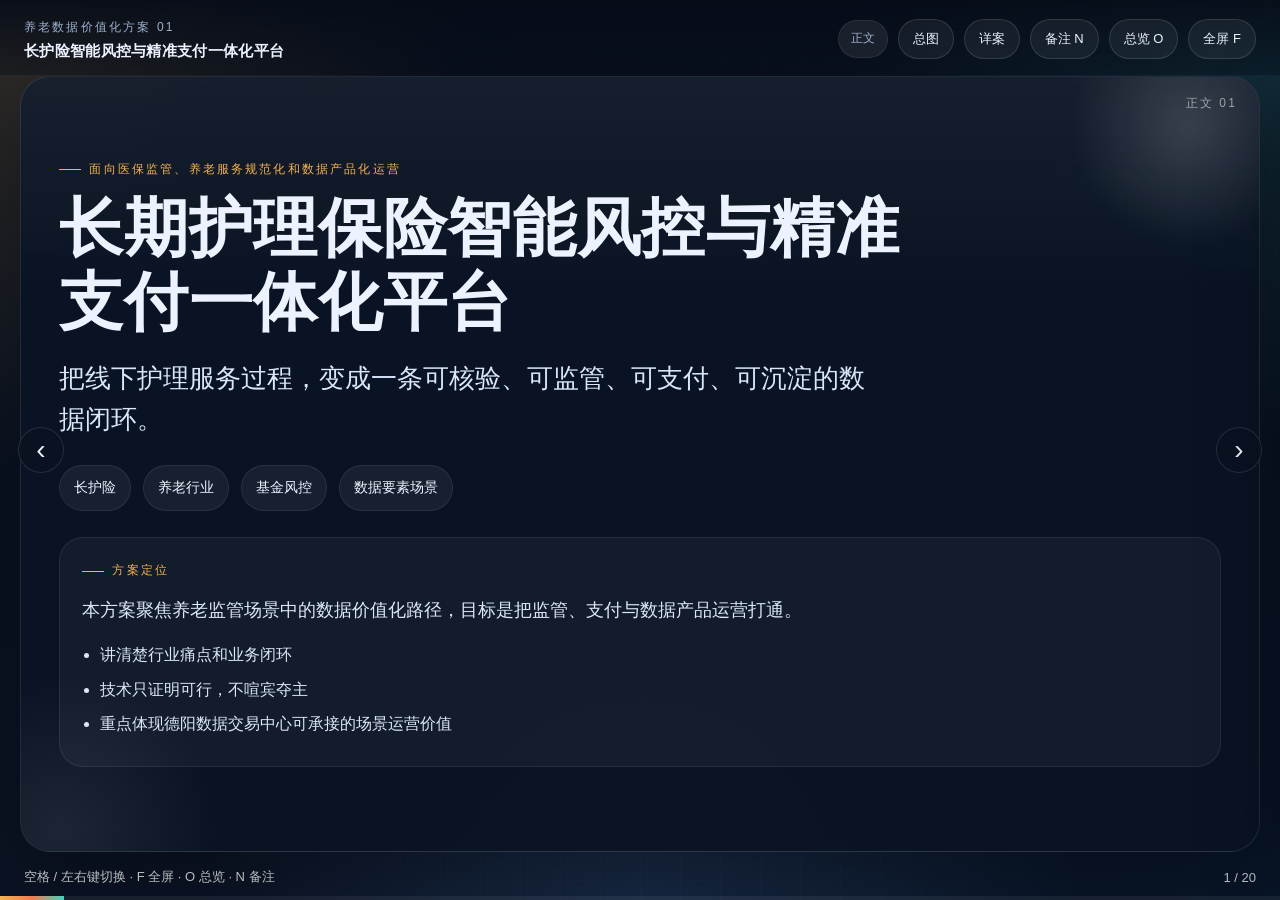
==== index.html @ e5157a5b "first commit" ====
<!DOCTYPE html>
<html lang="zh-CN">
  <head>
    <meta charset="UTF-8" />
    <meta name="viewport" content="width=device-width, initial-scale=1.0" />
    <title>长护险智能风控与精准支付一体化平台</title>
    <link rel="stylesheet" href="./styles.css" />
  </head>
  <body>
    <div class="app-shell">
      <header class="topbar">
        <div class="brand-block">
          <span class="brand-kicker">养老数据价值化方案 01</span>
          <strong class="brand-title">长护险智能风控与精准支付一体化平台</strong>
        </div>
        <div class="topbar-meta">
          <span class="track-chip" id="trackLabel">正文</span>
          <a class="tool-button" href="./overview.html">总图</a>
          <a class="tool-button" href="./detail.html">详案</a>
          <button class="tool-button" id="notesToggle" type="button">备注 N</button>
          <button class="tool-button" id="overviewToggle" type="button">总览 O</button>
          <button class="tool-button" id="fullscreenToggle" type="button">全屏 F</button>
        </div>
      </header>

      <main id="stage" aria-live="polite">
        <section class="slide accent-amber" data-track="正文" data-title="首页">
          <div class="slide-shell hero-shell">
            <div class="slide-number"></div>
            <div class="eyebrow">面向医保监管、养老服务规范化和数据产品化运营</div>
            <div class="hero-layout">
              <div class="hero-copy">
                <h1>长期护理保险智能风控与精准支付一体化平台</h1>
                <p class="hero-subtitle">
                  把线下护理服务过程，变成一条可核验、可监管、可支付、可沉淀的数据闭环。
                </p>
                <div class="tag-row">
                  <span class="tag">长护险</span>
                  <span class="tag">养老行业</span>
                  <span class="tag">基金风控</span>
                  <span class="tag">数据要素场景</span>
                </div>
              </div>
              <div class="hero-panel">
                <p class="panel-label">方案定位</p>
                <p class="panel-quote">
                  本方案聚焦养老监管场景中的数据价值化路径，目标是把监管、支付与数据产品运营打通。
                </p>
                <ul class="compact-list">
                  <li>讲清楚行业痛点和业务闭环</li>
                  <li>技术只证明可行，不喧宾夺主</li>
                  <li>重点体现德阳数据交易中心可承接的场景运营价值</li>
                </ul>
              </div>
            </div>
          </div>
          <aside class="slide-notes">
            <h3>首页说明</h3>
            <p>
              本方案从德阳数据交易中心视角出发，聚焦养老场景中的监管升级、数据治理与产品化运营。
            </p>
            <ul>
              <li>先讲为什么这个场景成立。</li>
              <li>再讲平台如何把服务、监管、支付串起来。</li>
              <li>最后明确德阳数据交易中心的实施定位与商业价值。</li>
            </ul>
          </aside>
        </section>

        <section class="slide accent-copper" data-track="正文" data-title="方案框架">
          <div class="slide-shell">
            <div class="slide-number"></div>
            <div class="eyebrow">方案框架</div>
            <h2>今天只讲三个问题</h2>
            <div class="card-grid three-up">
              <article class="card">
                <span class="card-index">01</span>
                <h3>为什么这个场景成立</h3>
                <p>养老需求、长护险制度、数据要素政策三条线同时成立，不是空中楼阁。</p>
              </article>
              <article class="card">
                <span class="card-index">02</span>
                <h3>平台怎么形成闭环</h3>
                <p>把“服务真实、评估准确、支付合规、监管高效”做成一条可执行链路。</p>
              </article>
              <article class="card">
                <span class="card-index">03</span>
                <h3>为什么适合德阳数据交易中心</h3>
                <p>这类项目天然能沉淀数据产品、场景案例和长期运营收入，不只是一次性交付。</p>
              </article>
            </div>
            <div class="note-banner">
              技术细节保留在备注和附录中，正文重点呈现结构、逻辑和商业结果。
            </div>
          </div>
          <aside class="slide-notes">
            <h3>本页说明</h3>
            <p>本页用于建立阅读顺序，避免方案在技术细节中分散重点。</p>
            <ul>
              <li>先讲政策与市场基础。</li>
              <li>再讲业务闭环与平台能力。</li>
              <li>最后落到实施路径与运营价值。</li>
            </ul>
          </aside>
        </section>

        <section class="slide accent-gold" data-track="正文" data-title="政策与市场窗口">
          <div class="slide-shell">
            <div class="slide-number"></div>
            <div class="eyebrow">政策与市场基础</div>
            <h2>这个场景不是假设，而是国家政策和市场共同推动</h2>
            <div class="stat-grid">
              <article class="stat-card">
                <strong>2.20 亿</strong>
                <span>2024 年末我国 65 岁及以上人口</span>
                <small>占总人口 15.6%</small>
              </article>
              <article class="stat-card">
                <strong>49 城</strong>
                <span>国家级长护险试点城市</span>
                <small>覆盖近 1.9 亿参保人，累计 270 余万人享受待遇</small>
              </article>
              <article class="stat-card">
                <strong>300+</strong>
                <span>到 2026 年重点打造的数据要素典型场景</span>
                <small>数据产业年均增速目标超过 20%</small>
              </article>
            </div>
            <div class="split-callout">
              <div class="callout-card">
                <h3>养老侧</h3>
                <p>
                  国务院办公厅已经发布首个以“银发经济”命名的政策文件，养老、照护、健康管理正从民生议题转成长期产业议题。
                </p>
              </div>
              <div class="callout-card">
                <h3>数据侧</h3>
                <p>
                  “数据要素×医疗健康”和公共数据开发利用政策，已经为这类场景的合规开发、产品化和交易化打开制度空间。
                </p>
              </div>
            </div>
            <p class="source-line">
              资料来源：
              <a href="https://www.stats.gov.cn/xxgk/sjfb/tjgb2020/202502/t20250228_1958817.html" target="_blank" rel="noreferrer">国家统计局《2024 年国民经济和社会发展统计公报》</a>
              ·
              <a href="https://www.nhsa.gov.cn/art/2025/4/9/art_14_16233.html" target="_blank" rel="noreferrer">国家医保局转载人民日报文章</a>
              ·
              <a href="https://www.cac.gov.cn/2024-01/05/c_1706119078060945.htm" target="_blank" rel="noreferrer">《“数据要素×”三年行动计划（2024-2026 年）》</a>
              ·
              <a href="https://www.gov.cn/yaowen/liebiao/202401/content_6926137.htm" target="_blank" rel="noreferrer">国办银发经济文件</a>
            </p>
          </div>
          <aside class="slide-notes">
            <h3>本页说明</h3>
            <ul>
              <li>养老不是“老行业”，而是政策驱动下还在扩容的场景。</li>
              <li>长护险不是边缘试点，已经进入从试点走向制度化实施的阶段。</li>
              <li>这让“养老数据价值化”具备了长期需求，不是一次性项目。</li>
            </ul>
          </aside>
        </section>

        <section class="slide accent-rose" data-track="正文" data-title="行业痛点">
          <div class="slide-shell">
            <div class="slide-number"></div>
            <div class="eyebrow">行业痛点</div>
            <h2>当前最大的问题不是“有没有服务”，而是“能不能看见、核得准、付得对”</h2>
            <div class="card-grid four-up">
              <article class="card">
                <h3>医保基金方</h3>
                <p>最担心基金跑冒滴漏，人工抽查成本高，但隐蔽欺诈越来越难查。</p>
              </article>
              <article class="card">
                <h3>经办保险公司</h3>
                <p>面对海量碎片化单据，审核压力大，风控责任重，人工效率低。</p>
              </article>
              <article class="card">
                <h3>护理服务机构</h3>
                <p>合规机构缺少证明自己服务真实和质量稳定的数据抓手，容易被劣币挤压。</p>
              </article>
              <article class="card">
                <h3>失能家庭</h3>
                <p>最怕评估不公、服务缩水、费用不透明，明明有制度却感受不到保障质量。</p>
              </article>
            </div>
            <div class="accent-block">
              本质上，这是一个数据断裂问题：服务发生在物理世界，支付发生在制度世界，中间缺一条可信的数据链。
            </div>
          </div>
          <aside class="slide-notes">
            <h3>本页说明</h3>
            <ul>
              <li>长护险最大的管理难点是服务很多发生在居家场景，天然不可视。</li>
              <li>如果无法把服务过程数字化，后面的评估、结算、监管都会失真。</li>
            </ul>
          </aside>
        </section>

        <section class="slide accent-teal" data-track="正文" data-title="核心价值主张">
          <div class="slide-shell">
            <div class="slide-number"></div>
            <div class="eyebrow">方案定位</div>
            <h2>这套方案只做一件事</h2>
            <div class="statement-box">
              把护理服务过程，转化成可核验、可风控、可支付、可沉淀的数据资产。
            </div>
            <div class="card-grid four-up">
              <article class="card compact-card">
                <h3>基金安全</h3>
                <p>把欺诈和违规从事后追责，前移到事前预警和事中拦截。</p>
              </article>
              <article class="card compact-card">
                <h3>支付精准</h3>
                <p>让待遇与真实失能状态、真实服务供给更精准匹配。</p>
              </article>
              <article class="card compact-card">
                <h3>监管提效</h3>
                <p>把海量人工抽查变成规则核验、异常预警和重点穿透。</p>
              </article>
              <article class="card compact-card">
                <h3>数据沉淀</h3>
                <p>把监管场景进一步沉淀为可运营的数据产品、指数、模型与报告。</p>
              </article>
            </div>
          </div>
          <aside class="slide-notes">
            <h3>核心表述</h3>
            <p>本方案不是单纯的软件建设，而是一套让养老照护场景具备数据可治理、可定价、可运营能力的机制。</p>
          </aside>
        </section>

        <section class="slide accent-blue" data-track="正文" data-title="五位一体闭环">
          <div class="slide-shell">
            <div class="slide-number"></div>
            <div class="eyebrow">总体方案</div>
            <h2>平台用“五位一体”做出一条完整闭环</h2>
            <div class="flow-grid">
              <article class="flow-step">
                <span>01</span>
                <h3>服务过程可信存证</h3>
                <p>先解决“服务是否真的发生”</p>
              </article>
              <article class="flow-step">
                <span>02</span>
                <h3>失能状态持续评估</h3>
                <p>再解决“需求是否长期合理”</p>
              </article>
              <article class="flow-step">
                <span>03</span>
                <h3>医疗与待遇冲突校验</h3>
                <p>把基础违规挡在支付前</p>
              </article>
              <article class="flow-step">
                <span>04</span>
                <h3>资金流向智能分析</h3>
                <p>识别单据背后的异常模式和合谋关系</p>
              </article>
              <article class="flow-step">
                <span>05</span>
                <h3>多维数据交叉验证</h3>
                <p>避免单一数据源被伪造或操控</p>
              </article>
            </div>
            <div class="note-banner">
              本页用于说明：平台不是零散功能堆砌，而是从服务到支付再到监管的一条业务链。
            </div>
          </div>
          <aside class="slide-notes">
            <h3>本页说明</h3>
            <ul>
              <li>原方案里提到的“数据孪生”可以在这里一笔带过。</li>
              <li>强调“事前、事中、事后”全流程，而不是只做一个稽核工具。</li>
            </ul>
          </aside>
        </section>

        <section class="slide accent-gold" data-track="正文" data-title="服务可信存证">
          <div class="slide-shell">
            <div class="slide-number"></div>
            <div class="eyebrow">模块一</div>
            <h2>第一层能力，先证明“服务确实发生了”</h2>
            <div class="proof-chain">
              <div class="proof-item">
                <h3>人到了没</h3>
                <p>定位、电子围栏、室内轨迹</p>
              </div>
              <div class="proof-item">
                <h3>谁服务谁</h3>
                <p>护理员与参保人双确认</p>
              </div>
              <div class="proof-item">
                <h3>做了什么</h3>
                <p>服务项目数字化勾选、电子签名</p>
              </div>
              <div class="proof-item">
                <h3>持续多久</h3>
                <p>时间戳、过程记录、异常时长识别</p>
              </div>
            </div>
            <div class="split-callout">
              <div class="callout-card">
                <h3>对业务的意义</h3>
                <p>把时间、地点、人员、服务项目做成一条证据链，为结算申请提供真实依据。</p>
              </div>
              <div class="callout-card">
                <h3>技术可行性一句话</h3>
                <p>APP 打卡、定位、人脸确认、哈希存证都是成熟能力，区块链只负责防篡改，不会增加理解门槛。</p>
              </div>
            </div>
          </div>
          <aside class="slide-notes">
            <h3>补充说明</h3>
            <ul>
              <li>原方案还可以展开 IoT：智能床垫、智能药盒、蓝牙信标。</li>
              <li>可简单说“重技术但不神秘，本质上就是让证据链更完整”。</li>
              <li>如需压缩篇幅，讲到“证据链”即可切换到下一页。</li>
            </ul>
          </aside>
        </section>

        <section class="slide accent-copper" data-track="正文" data-title="失能持续评估">
          <div class="slide-shell">
            <div class="slide-number"></div>
            <div class="eyebrow">模块二</div>
            <h2>第二层能力，让评估不再“一评定终身”</h2>
            <div class="card-grid three-up">
              <article class="card">
                <h3>动态观察</h3>
                <p>通过可穿戴设备、非接触式传感器、作息数据，持续观察活动能力变化。</p>
              </article>
              <article class="card">
                <h3>复评触发</h3>
                <p>当长期行为数据明显偏离原有失能等级时，系统给出复评建议，而不是直接替代人工判断。</p>
              </article>
              <article class="card">
                <h3>评估监督</h3>
                <p>评估过程留痕、路径可核、逻辑可校验，减少“人情评”和主观偏差。</p>
              </article>
            </div>
            <div class="accent-block">
              核心不是用 AI 替代评估员，而是让评估有持续数据支撑，避免待遇长期与真实状况脱节。
            </div>
          </div>
          <aside class="slide-notes">
            <h3>补充说明</h3>
            <ul>
              <li>视频分析是高级选项，而且只做本地边缘分析，不上传原始视频。</li>
              <li>这一页重点是“动态复评”，不是展示算法模型。</li>
            </ul>
          </aside>
        </section>

        <section class="slide accent-rose" data-track="正文" data-title="支付前校验">
          <div class="slide-shell">
            <div class="slide-number"></div>
            <div class="eyebrow">模块三</div>
            <h2>第三层能力，在支付前把明显违规先拦下来</h2>
            <div class="card-grid three-up">
              <article class="card">
                <h3>住院状态实时校验</h3>
                <p>住院期间自动拦截居家上门护理结算，防止待遇冲突。</p>
              </article>
              <article class="card">
                <h3>生存状态定期核验</h3>
                <p>与公安等权威信息进行安全合规校验，发现死亡后立即冻结相关待遇申请。</p>
              </article>
              <article class="card">
                <h3>服务合理性校验</h3>
                <p>把失能等级、诊断信息和申报项目对应起来，识别明显不合理申报。</p>
              </article>
            </div>
            <div class="note-banner">
              本页直接对应支付规则和监管常识，是平台快速见效的关键能力之一。
            </div>
          </div>
          <aside class="slide-notes">
            <h3>本页说明</h3>
            <p>住院冲突、生存状态、项目合理性都属于支付前可直接校验的规则场景，落地难度低、见效速度快。</p>
          </aside>
        </section>

        <section class="slide accent-blue" data-track="正文" data-title="资金流向与团伙挖掘">
          <div class="slide-shell">
            <div class="slide-number"></div>
            <div class="eyebrow">模块四</div>
            <h2>第四层能力，不只盯单据，而是盯整个关系网络</h2>
            <div class="split-grid">
              <div class="feature-panel">
                <h3>关系图谱看什么</h3>
                <ul class="bullet-list">
                  <li>参保人、护理员、服务机构、评估员、执业医师之间的关联强度</li>
                  <li>服务是否长期集中在异常紧密的小圈层中</li>
                  <li>是否存在评估、服务、结算之间的可疑协同关系</li>
                </ul>
              </div>
              <div class="feature-panel">
                <h3>异常模式看什么</h3>
                <ul class="bullet-list">
                  <li>账单时长整齐化，不符合真实服务分布</li>
                  <li>月末集中申报、服务记录爆发式增长</li>
                  <li>耗材消耗与失能等级、老人数量严重不匹配</li>
                </ul>
              </div>
            </div>
            <div class="accent-block">
              这一步的价值是：把“看起来都合规”的单条记录，放回整体网络里重新判断。
            </div>
          </div>
          <aside class="slide-notes">
            <h3>补充说明</h3>
            <ul>
              <li>这是原方案里最有专业感的一部分，但不要讲算法名词。</li>
              <li>只说“关系网络分析”和“异常模式识别”就足够了。</li>
            </ul>
          </aside>
        </section>

        <section class="slide accent-teal" data-track="正文" data-title="技术可行性">
          <div class="slide-shell">
            <div class="slide-number"></div>
            <div class="eyebrow">可落地性</div>
            <h2>技术上完全可以分阶段落地，不需要一步到位</h2>
            <div class="roadmap-cards">
              <article class="phase-card">
                <span>基础版</span>
                <h3>0-6 个月</h3>
                <p>APP 存证、规则引擎、住院/死亡校验、基金监控大屏，先把最刚需的闭环跑通。</p>
              </article>
              <article class="phase-card">
                <span>增强版</span>
                <h3>6-18 个月</h3>
                <p>动态评估、复杂网络分析、风险模型包、多部门安全对接逐步上线。</p>
              </article>
              <article class="phase-card">
                <span>进阶版</span>
                <h3>18 个月以后</h3>
                <p>IoT、隐私计算、跨区域风险共享、标准化 SaaS 复制能力形成产品化输出。</p>
              </article>
            </div>
            <div class="split-callout">
              <div class="callout-card">
                <h3>本页重点</h3>
                <p>先进性可以有，但更重要的是实施风险可控、阶段目标明确、回报路径清晰。</p>
              </div>
              <div class="callout-card">
                <h3>一句话结论</h3>
                <p>先上规则与数据连接，再逐步叠加 AI 和 IoT，这样最像真实项目，不像概念秀。</p>
              </div>
            </div>
          </div>
          <aside class="slide-notes">
            <h3>补充说明</h3>
            <ul>
              <li>云原生、微服务、中台、区块链、隐私计算都在原方案里，但这页只讲分阶段实施。</li>
              <li>如需进一步展开，可切换到附录技术页。</li>
            </ul>
          </aside>
        </section>

        <section class="slide accent-gold" data-track="正文" data-title="数据产品化">
          <div class="slide-shell">
            <div class="slide-number"></div>
            <div class="eyebrow">数据产品化运营</div>
            <h2>这个项目真正值钱的地方，在于它能沉淀持续运营的数据产品</h2>
            <div class="layer-stack">
              <div class="layer">
                <span>原始场景数据</span>
                <p>服务记录、评估结果、结算信息、住院状态、机构运营数据</p>
              </div>
              <div class="layer">
                <span>治理加工层</span>
                <p>脱敏、标准化、标签化、模型评分、规则包、合规授权运营</p>
              </div>
              <div class="layer">
                <span>可运营产品层</span>
                <p>风险评分、合规画像、需求热力图、趋势指数、专题报告、API 服务</p>
              </div>
            </div>
            <div class="card-grid three-up">
              <article class="card compact-card">
                <h3>基金风险评分</h3>
                <p>给监管方和经办方提供重点核查名单与风险等级。</p>
              </article>
              <article class="card compact-card">
                <h3>养老服务供需图谱</h3>
                <p>把区域老人失能需求和机构服务能力做成可分析的热力图。</p>
              </article>
              <article class="card compact-card">
                <h3>机构合规画像</h3>
                <p>形成面向养老集团、保险公司和政府部门的长期运营数据服务。</p>
              </article>
            </div>
            <div class="accent-block">
              交易的不是个人隐私原始数据，而是合规加工后的模型、指数、报告和服务能力。
            </div>
          </div>
          <aside class="slide-notes">
            <h3>价值说明</h3>
            <ul>
              <li>用这页把项目从“监管信息化”抬升到“数据要素场景运营”。</li>
              <li>强调原始数据不直接流通，流通的是脱敏加工后的数据产品与能力。</li>
              <li>这和“数据二十条”“公共数据开发利用”政策口径一致。</li>
            </ul>
          </aside>
        </section>

        <section class="slide accent-copper" data-track="正文" data-title="商业模式">
          <div class="slide-shell">
            <div class="slide-number"></div>
            <div class="eyebrow">商业模式与收益测算</div>
            <h2>商业上可以同时服务政府、保险公司和大型养老机构</h2>
            <div class="card-grid four-up">
              <article class="card compact-card">
                <h3>项目制建设</h3>
                <p>面向医保局或地方政府，收取平台建设、部署和集成费用。</p>
              </article>
              <article class="card compact-card">
                <h3>年度运营服务</h3>
                <p>按参保人数、基金规模或服务范围收取持续运营服务费。</p>
              </article>
              <article class="card compact-card">
                <h3>效果分成</h3>
                <p>按年度风险减量或核减违规金额的一定比例收费，最容易打动甲方。</p>
              </article>
              <article class="card compact-card">
                <h3>SaaS / License</h3>
                <p>面向保险公司和大型护理集团，做审核与内控模块订阅。</p>
              </article>
            </div>
            <div class="calc-card">
              <h3>收入测算示例</h3>
              <p>
                以 500 万人口、长护险参保 300 万、年度基金支出 10 亿元的地级市为例，
                若按保守口径实现 5% 风险减量，对应可挽回约 5000 万元；
                若按 20% 效果分成，年度服务收入可达 1000 万元。
              </p>
            </div>
          </div>
          <aside class="slide-notes">
            <h3>本页说明</h3>
            <ul>
              <li>不要把商业模式讲成一个收费表，而要讲成“多客户、多收入层”的结构。</li>
              <li>效果分成模式最有吸引力，因为它把双方利益直接绑定。</li>
              <li>测算数字来自方案示例，可作为保守情景模拟口径。</li>
            </ul>
          </aside>
        </section>

        <section class="slide accent-blue" data-track="正文" data-title="德阳实施定位">
          <div class="slide-shell">
            <div class="slide-number"></div>
            <div class="eyebrow">与德阳数交中心的匹配度</div>
            <h2>这类项目，不是纯软件项目，而是数据要素场景运营项目</h2>
            <div class="stat-grid">
              <article class="stat-card">
                <strong>230 家</strong>
                <span>德阳数据交易公司已引育数商</span>
                <small>形成较强生态组织能力</small>
              </article>
              <article class="stat-card">
                <strong>3048 个</strong>
                <span>已上架数据元件</span>
                <small>说明其已有产品化与标准化基础</small>
              </article>
              <article class="stat-card">
                <strong>3.4 亿元</strong>
                <span>累计数据交易总额</span>
                <small>并形成 50 余个应用场景</small>
              </article>
            </div>
            <div class="split-grid">
              <div class="feature-panel">
                <h3>德阳已经具备的基础</h3>
                <ul class="bullet-list">
                  <li>唯一市级数据交易机构，具备资源组织与交易规则承接能力</li>
                  <li>已有数据资产入表、质押融资、跨场景交易等经验</li>
                  <li>正在推动“资源化-资产化-价值化”链条形成</li>
                </ul>
              </div>
              <div class="feature-panel">
                <h3>在这个项目中的理想角色</h3>
                <ul class="bullet-list">
                  <li>数据资源整合与授权运营组织者</li>
                  <li>数据产品设计与交易服务平台</li>
                  <li>政府、机构、保险公司之间的场景协同枢纽</li>
                </ul>
              </div>
            </div>
            <p class="source-line">
              资料来源：
              <a href="https://www.deo.org.cn/article/hyfz_dfdt/detail1996.html" target="_blank" rel="noreferrer">德阳数据要素创新成果亮相第八届数字中国建设峰会</a>
              ·
              <a href="https://www.deo.org.cn/article/sjjy_jydt/detail719.html" target="_blank" rel="noreferrer">“德阳探索”在我国数据要素领域第一门户平台绽放精彩</a>
            </p>
          </div>
          <aside class="slide-notes">
            <h3>定位说明</h3>
            <ul>
              <li>本页回答“为什么这一场景适合由德阳数据交易中心牵引推进”。</li>
              <li>重点不是承接单一软件开发，而是承接场景运营、产品化和生态整合。</li>
            </ul>
          </aside>
        </section>

        <section class="slide accent-teal" data-track="正文" data-title="实施路线">
          <div class="slide-shell">
            <div class="slide-number"></div>
            <div class="eyebrow">实施路径</div>
            <h2>建议按“三步走”推进，先做成示范，再做成产品</h2>
            <div class="timeline">
              <article class="timeline-step">
                <span class="timeline-tag">第一阶段</span>
                <h3>试点建设期</h3>
                <p>6 个月</p>
                <ul class="bullet-list">
                  <li>选 1 个地市或区县</li>
                  <li>2-3 家机构，约 500 名参保人</li>
                  <li>先上线可信存证、规则核验、大屏</li>
                </ul>
              </article>
              <article class="timeline-step">
                <span class="timeline-tag">第二阶段</span>
                <h3>深化推广期</h3>
                <p>12 个月</p>
                <ul class="bullet-list">
                  <li>覆盖统筹区主要经办与服务机构</li>
                  <li>加入动态评估与图谱分析</li>
                  <li>形成标准化风控规则包</li>
                </ul>
              </article>
              <article class="timeline-step">
                <span class="timeline-tag">第三阶段</span>
                <h3>复制扩张期</h3>
                <p>持续推进</p>
                <ul class="bullet-list">
                  <li>沉淀标准化 SaaS / 混合云方案</li>
                  <li>对省内外试点城市复制输出</li>
                  <li>形成跨区域风险共享与品牌效应</li>
                </ul>
              </article>
            </div>
          </div>
          <aside class="slide-notes">
            <h3>本页说明</h3>
            <p>本页重点在于说明项目推进逻辑和商业化节奏，而不是展示技术排期表。</p>
          </aside>
        </section>

        <section class="slide accent-gold" data-track="正文" data-title="预期成效">
          <div class="slide-shell">
            <div class="slide-number"></div>
            <div class="eyebrow">预期成效</div>
            <h2>本方案最终形成的，不只是系统能力，更是治理结果和运营结果</h2>
            <div class="card-grid four-up">
              <article class="card">
                <h3>对医保局</h3>
                <p>基金更安全，监管更有抓手，也更容易形成可展示的治理成果。</p>
              </article>
              <article class="card">
                <h3>对经办机构</h3>
                <p>审核效率明显提升，人工压力下降，风险责任更可控。</p>
              </article>
              <article class="card">
                <h3>对服务机构与家庭</h3>
                <p>让合规机构获得更公平的环境，让真正需要照护的家庭得到更稳定服务。</p>
              </article>
              <article class="card">
                <h3>对德阳数交中心</h3>
                <p>沉淀标杆案例、数据产品和跨行业复制模板，形成长期品牌资产。</p>
              </article>
            </div>
            <div class="roadmap-cards">
              <article class="phase-card">
                <span>试点目标</span>
                <h3>风险减量</h3>
                <p>可先按 3%-5% 的保守口径测算，形成更可信的商业说法。</p>
              </article>
              <article class="phase-card">
                <span>试点目标</span>
                <h3>效率提升</h3>
                <p>人工审核工作量可按 60% 以上的目标去设计与验证。</p>
              </article>
              <article class="phase-card">
                <span>试点目标</span>
                <h3>产品沉淀</h3>
                <p>至少形成风险评分、合规画像、供需报告等 3 类产品输出。</p>
              </article>
            </div>
          </div>
          <aside class="slide-notes">
            <h3>指标说明</h3>
            <p>
              原方案里有更激进的效果预估。正文建议使用“保守可验证目标”口径，以增强项目论证的可信度和可执行性。
            </p>
          </aside>
        </section>

        <section class="slide accent-rose" data-track="正文" data-title="风险与应对">
          <div class="slide-shell">
            <div class="slide-number"></div>
            <div class="eyebrow">风险控制</div>
            <h2>这类方案最大的挑战，不在技术，而在合规、推广和持续运营</h2>
            <div class="card-grid four-up">
              <article class="card compact-card">
                <h3>政策合规风险</h3>
                <p>坚持最小必要、授权先行、隐私增强技术，和医保、网信、法务同步推进。</p>
              </article>
              <article class="card compact-card">
                <h3>数据质量风险</h3>
                <p>建立设备准入、数据质量监控和护理员培训机制，避免“脏数据”进系统。</p>
              </article>
              <article class="card compact-card">
                <h3>推广阻力</h3>
                <p>对机构强调“保护合规者”，对用户强调“减负增效”，降低一线抵触情绪。</p>
              </article>
              <article class="card compact-card">
                <h3>模型迭代风险</h3>
                <p>建立持续运营团队，规则和模型按月优化，不把系统做成一次性交付。</p>
              </article>
            </div>
          </div>
          <aside class="slide-notes">
            <h3>本页说明</h3>
            <p>本页用于说明方案不仅关注前景，也充分考虑合规、推广和持续运营中的真实约束。</p>
          </aside>
        </section>

        <section class="slide accent-blue" data-track="正文" data-title="总结结论">
          <div class="slide-shell hero-shell">
            <div class="slide-number"></div>
            <div class="eyebrow">结论页</div>
            <div class="hero-layout closing-layout">
              <div class="hero-copy">
                <h2>核心结论</h2>
                <div class="statement-box">
                  这套方案的本质，是把养老照护这个重线下、重信任、重监管的场景，做成一个可验证、可运营、可交易的数据要素场景。
                </div>
                <div class="tag-row">
                  <span class="tag">能解决真实问题</span>
                  <span class="tag">能形成标杆案例</span>
                  <span class="tag">能沉淀持续收入</span>
                </div>
              </div>
              <div class="hero-panel">
                <p class="panel-label">实施建议</p>
                <ul class="compact-list">
                  <li>监管侧可优先关注第 5-11 页的业务闭环与风控能力。</li>
                  <li>数交侧可优先关注第 12-15 页的数据产品化与实施定位。</li>
                  <li>技术扩展能力可在附录中进一步展开。</li>
                </ul>
              </div>
            </div>
          </div>
          <aside class="slide-notes">
            <h3>结论说明</h3>
            <p>
              德阳数据交易中心如果做这个场景，不只是拿一个政府项目，而是在养老赛道先占住一个具备政策确定性、数据沉淀能力和复制空间的高价值入口。
            </p>
          </aside>
        </section>

        <section class="slide accent-copper" data-track="附录" data-title="附录：技术与模块全景">
          <div class="slide-shell">
            <div class="slide-number"></div>
            <div class="eyebrow">附录 A</div>
            <h2>技术与功能全景</h2>
            <div class="split-grid">
              <div class="feature-panel">
                <h3>四层技术架构</h3>
                <ul class="bullet-list">
                  <li>采集与边缘层：护理员 APP、IoT 传感器、评估平板</li>
                  <li>平台支撑层：数据中台、业务中台、AI 中台</li>
                  <li>智能应用层：监管、经办、机构、评估员、护理员端</li>
                  <li>门户展示层：大屏、统一门户、API 网关</li>
                </ul>
              </div>
              <div class="feature-panel">
                <h3>安全与隐私设计</h3>
                <ul class="bullet-list">
                  <li>数据最小化、假名化、差分隐私</li>
                  <li>等保三级、全链路加密、零信任访问控制</li>
                  <li>区块链存证、审计留痕、可信执行环境</li>
                  <li>多方数据融合场景可采用联邦学习或 MPC</li>
                </ul>
              </div>
            </div>
            <div class="card-grid three-up">
              <article class="card compact-card">
                <h3>可信存证模块</h3>
                <p>定位、活体、人脸哈希、水印照片、电子签名、规则引擎。</p>
              </article>
              <article class="card compact-card">
                <h3>持续评估模块</h3>
                <p>数字生物标志物、失能预测模型、复评建议、评估员一致性分析。</p>
              </article>
              <article class="card compact-card">
                <h3>智能风控模块</h3>
                <p>图谱分析、异常检测、基金监控大屏、多维交叉验证。</p>
              </article>
            </div>
          </div>
          <aside class="slide-notes">
            <h3>附录说明</h3>
            <p>本页用于补充技术落地能力和系统全景，可作为方案附录保留。</p>
          </aside>
        </section>

        <section class="slide accent-gold" data-track="附录" data-title="附录：来源与操作说明">
          <div class="slide-shell">
            <div class="slide-number"></div>
            <div class="eyebrow">附录 B</div>
            <h2>资料来源与演讲使用说明</h2>
            <div class="split-grid">
              <div class="feature-panel">
                <h3>主要公开资料</h3>
                <ul class="bullet-list source-list">
                  <li><a href="https://www.stats.gov.cn/xxgk/sjfb/tjgb2020/202502/t20250228_1958817.html" target="_blank" rel="noreferrer">国家统计局《2024 年国民经济和社会发展统计公报》</a></li>
                  <li><a href="https://www.nhsa.gov.cn/art/2025/4/9/art_14_16233.html" target="_blank" rel="noreferrer">国家医保局转载人民日报：长护险覆盖 49 城、近 1.9 亿人</a></li>
                  <li><a href="https://www.nhsa.gov.cn/art/2026/3/30/art_14_20061.html" target="_blank" rel="noreferrer">国家医保局：加快建立长期护理保险制度</a></li>
                  <li><a href="https://www.cac.gov.cn/2024-01/05/c_1706119078060945.htm" target="_blank" rel="noreferrer">《“数据要素×”三年行动计划（2024-2026 年）》</a></li>
                  <li><a href="https://www.gov.cn/yaowen/liebiao/202401/content_6926137.htm" target="_blank" rel="noreferrer">国务院办公厅《关于发展银发经济增进老年人福祉的意见》</a></li>
                  <li><a href="https://www.deo.org.cn/article/hyfz_dfdt/detail1996.html" target="_blank" rel="noreferrer">德阳数据要素创新成果亮相第八届数字中国建设峰会</a></li>
                  <li><a href="https://www.deo.org.cn/article/sjjy_jydt/detail719.html" target="_blank" rel="noreferrer">“德阳探索”在我国数据要素领域第一门户平台绽放精彩</a></li>
                </ul>
              </div>
              <div class="feature-panel">
                <h3>演讲操作</h3>
                <ul class="bullet-list">
                  <li>空格、右键、下键：下一页</li>
                  <li>左键、上键、Backspace：上一页</li>
                  <li>F：切换全屏</li>
                  <li>O：打开总览，快速跳页</li>
                  <li>N：打开备注面板</li>
                  <li>Home / End：跳到首页或末页</li>
                </ul>
                <div class="accent-block">
                  推荐正文顺序：1-18 页。19-20 页作为附录备用。
                </div>
              </div>
            </div>
          </div>
          <aside class="slide-notes">
            <h3>补充说明</h3>
            <p>本网页骨架可复用到其他养老数据价值化方案，仅需替换正文内容和资料来源。</p>
          </aside>
        </section>
      </main>

      <aside id="notesPanel" aria-label="当前页备注">
        <div class="notes-head">
          <span>当前页备注</span>
          <button class="tool-button subtle" id="notesClose" type="button">关闭</button>
        </div>
        <div id="notesContent" class="notes-content"></div>
      </aside>

      <section id="overview" aria-label="演讲总览">
        <div class="overview-head">
          <div>
            <span class="overview-kicker">总览模式</span>
            <h2>点击任意页快速跳转</h2>
          </div>
          <button class="tool-button" id="overviewClose" type="button">关闭</button>
        </div>
        <div id="overviewGrid" class="overview-grid"></div>
      </section>

      <button class="nav-button nav-prev" id="prevButton" type="button" aria-label="上一页">‹</button>
      <button class="nav-button nav-next" id="nextButton" type="button" aria-label="下一页">›</button>

      <div class="footer-strip">
        <div class="footer-hint">空格 / 左右键切换 · F 全屏 · O 总览 · N 备注</div>
        <div class="pager"><span id="pageCurrent">1</span> / <span id="pageTotal">1</span></div>
      </div>
      <div class="progress-track"><div id="progressBar" class="progress-bar"></div></div>
    </div>

    <script src="./app.js"></script>
  </body>
</html>
---- styles.css ----
:root {
  --bg: #08111f;
  --bg-soft: #0e1930;
  --panel: rgba(8, 17, 31, 0.82);
  --panel-strong: rgba(10, 20, 36, 0.94);
  --border: rgba(255, 255, 255, 0.1);
  --text: #ecf2ff;
  --muted: #9db0cd;
  --gold: #f4b251;
  --copper: #f07c52;
  --teal: #44d2bf;
  --blue: #69a8ff;
  --rose: #ff8da6;
  --shadow: 0 24px 90px rgba(0, 0, 0, 0.32);
  --radius: 30px;
  --heading-font: "Source Han Serif SC", "Noto Serif CJK SC", "Songti SC", "STSong", serif;
  --body-font: "PingFang SC", "Hiragino Sans GB", "Noto Sans CJK SC", "Microsoft YaHei", sans-serif;
}

* {
  box-sizing: border-box;
}

html,
body {
  width: 100%;
  height: 100%;
  margin: 0;
}

body {
  overflow: hidden;
  background:
    radial-gradient(circle at top left, rgba(244, 178, 81, 0.18), transparent 30%),
    radial-gradient(circle at top right, rgba(68, 210, 191, 0.16), transparent 28%),
    radial-gradient(circle at bottom, rgba(105, 168, 255, 0.14), transparent 40%),
    linear-gradient(140deg, #08111f 0%, #0b1324 50%, #091629 100%);
  color: var(--text);
  font-family: var(--body-font);
}

body::before {
  content: "";
  position: fixed;
  inset: 0;
  background-image:
    linear-gradient(rgba(255, 255, 255, 0.02) 1px, transparent 1px),
    linear-gradient(90deg, rgba(255, 255, 255, 0.02) 1px, transparent 1px);
  background-size: 40px 40px;
  pointer-events: none;
  mask-image: radial-gradient(circle at center, black 48%, transparent 92%);
}

.app-shell {
  position: relative;
  width: 100%;
  height: 100%;
}

.topbar {
  position: fixed;
  top: 0;
  left: 0;
  right: 0;
  z-index: 40;
  display: flex;
  justify-content: space-between;
  align-items: center;
  gap: 20px;
  padding: 18px 24px 14px;
  background: linear-gradient(180deg, rgba(6, 12, 24, 0.9), rgba(6, 12, 24, 0.38));
  backdrop-filter: blur(18px);
}

.brand-block {
  display: flex;
  flex-direction: column;
  gap: 4px;
}

.brand-kicker {
  font-size: 12px;
  letter-spacing: 0.18em;
  text-transform: uppercase;
  color: var(--muted);
}

.brand-title {
  font-size: 15px;
  font-weight: 600;
  letter-spacing: 0.02em;
}

.topbar-meta {
  display: flex;
  align-items: center;
  gap: 10px;
}

.track-chip {
  padding: 8px 12px;
  border-radius: 999px;
  background: rgba(255, 255, 255, 0.08);
  border: 1px solid rgba(255, 255, 255, 0.08);
  font-size: 12px;
  color: var(--muted);
}

.tool-button {
  border: 1px solid rgba(255, 255, 255, 0.12);
  background: rgba(255, 255, 255, 0.06);
  color: var(--text);
  border-radius: 999px;
  padding: 10px 14px;
  font-size: 13px;
  cursor: pointer;
  transition: transform 0.2s ease, background 0.2s ease, border-color 0.2s ease;
}

.tool-button:hover,
.tool-button:focus-visible {
  transform: translateY(-1px);
  background: rgba(255, 255, 255, 0.11);
  border-color: rgba(255, 255, 255, 0.22);
  outline: none;
}

.tool-button.subtle {
  padding: 8px 12px;
  font-size: 12px;
}

#stage {
  position: fixed;
  top: 76px;
  left: 20px;
  right: 20px;
  bottom: 48px;
  transition: right 0.28s ease;
}

body.notes-open #stage {
  right: 360px;
}

.slide {
  position: absolute;
  inset: 0;
  opacity: 0;
  transform: translateY(24px) scale(0.985);
  transition: opacity 0.34s ease, transform 0.4s ease;
  pointer-events: none;
}

.slide.is-active {
  opacity: 1;
  transform: translateY(0) scale(1);
  pointer-events: auto;
}

.slide-shell {
  position: relative;
  height: 100%;
  padding: clamp(26px, 3vw, 40px);
  border-radius: var(--radius);
  background:
    linear-gradient(180deg, rgba(255, 255, 255, 0.05), transparent 28%),
    var(--panel-strong);
  border: 1px solid var(--border);
  box-shadow: var(--shadow);
  overflow: auto;
  scrollbar-width: none;
}

.slide-shell::-webkit-scrollbar {
  display: none;
}

.slide-shell::before,
.slide-shell::after {
  content: "";
  position: absolute;
  border-radius: 999px;
  pointer-events: none;
}

.slide-shell::before {
  width: 260px;
  height: 260px;
  top: -80px;
  right: -60px;
  background: radial-gradient(circle, rgba(255, 255, 255, 0.16), transparent 65%);
  filter: blur(8px);
}

.slide-shell::after {
  width: 320px;
  height: 320px;
  bottom: -140px;
  left: -120px;
  background: radial-gradient(circle, rgba(255, 255, 255, 0.08), transparent 70%);
}

.accent-gold .slide-shell {
  --accent: var(--gold);
}

.accent-copper .slide-shell {
  --accent: var(--copper);
}

.accent-teal .slide-shell {
  --accent: var(--teal);
}

.accent-blue .slide-shell {
  --accent: var(--blue);
}

.accent-rose .slide-shell {
  --accent: var(--rose);
}

.hero-shell {
  display: flex;
  flex-direction: column;
  justify-content: center;
}

.hero-layout,
.split-grid {
  display: grid;
  grid-template-columns: minmax(0, 1.2fr) minmax(300px, 0.8fr);
  gap: 26px;
  align-items: stretch;
}

.closing-layout {
  align-items: center;
}

.hero-copy,
.hero-panel,
.feature-panel,
.callout-card,
.card,
.flow-step,
.stat-card,
.phase-card,
.timeline-step,
.layer,
.calc-card {
  position: relative;
  background: rgba(255, 255, 255, 0.04);
  border: 1px solid rgba(255, 255, 255, 0.08);
  border-radius: 24px;
  overflow: hidden;
}

.hero-panel,
.feature-panel,
.callout-card,
.card,
.flow-step,
.stat-card,
.phase-card,
.timeline-step,
.layer,
.calc-card {
  padding: 20px 22px;
}

.hero-copy {
  padding: 0;
  border: 0;
  background: transparent;
}

.hero-subtitle {
  max-width: 820px;
  font-size: clamp(18px, 2vw, 26px);
  line-height: 1.6;
  color: #d9e6fb;
  margin: 0;
}

.eyebrow,
.panel-label,
.timeline-tag,
.overview-kicker {
  display: inline-flex;
  align-items: center;
  gap: 8px;
  color: var(--accent, var(--gold));
  font-size: 12px;
  letter-spacing: 0.18em;
  text-transform: uppercase;
  margin-bottom: 14px;
}

.eyebrow::before,
.panel-label::before,
.timeline-tag::before,
.overview-kicker::before {
  content: "";
  width: 22px;
  height: 1px;
  background: currentColor;
}

h1,
h2 {
  font-family: var(--heading-font);
  font-weight: 700;
  line-height: 1.15;
  margin: 0 0 18px;
  letter-spacing: 0.01em;
}

h1 {
  font-size: clamp(40px, 5vw, 72px);
  max-width: 900px;
}

h2 {
  font-size: clamp(30px, 3.4vw, 52px);
  max-width: 960px;
}

h3 {
  margin: 0 0 10px;
  font-size: 20px;
  line-height: 1.35;
}

p,
li,
small,
span {
  line-height: 1.65;
}

p {
  margin: 0;
  color: #dce7f8;
}

.panel-quote {
  font-size: 18px;
  line-height: 1.75;
  margin-bottom: 16px;
}

.compact-list,
.bullet-list,
.source-list {
  margin: 0;
  padding-left: 18px;
  color: #dce7f8;
}

.bullet-list li,
.compact-list li,
.source-list li {
  margin-bottom: 8px;
}

.tag-row {
  display: flex;
  flex-wrap: wrap;
  gap: 12px;
  margin-top: 26px;
}

.tag {
  padding: 10px 14px;
  border-radius: 999px;
  background: rgba(255, 255, 255, 0.06);
  border: 1px solid rgba(255, 255, 255, 0.08);
  color: #eef4ff;
  font-size: 14px;
}

.card-grid {
  display: grid;
  gap: 18px;
  margin-top: 24px;
}

.three-up {
  grid-template-columns: repeat(3, minmax(0, 1fr));
}

.four-up {
  grid-template-columns: repeat(4, minmax(0, 1fr));
}

.compact-card p {
  font-size: 15px;
}

.card-index {
  display: inline-flex;
  width: 38px;
  height: 38px;
  align-items: center;
  justify-content: center;
  border-radius: 50%;
  background: rgba(255, 255, 255, 0.08);
  color: var(--accent, var(--gold));
  font-weight: 700;
  margin-bottom: 16px;
}

.note-banner,
.accent-block,
.statement-box {
  margin-top: 22px;
  padding: 18px 22px;
  border-radius: 22px;
  background: linear-gradient(135deg, rgba(255, 255, 255, 0.07), rgba(255, 255, 255, 0.03));
  border: 1px solid rgba(255, 255, 255, 0.08);
  font-size: 18px;
  color: #eef4ff;
}

.statement-box {
  font-family: var(--heading-font);
  font-size: clamp(24px, 2.5vw, 34px);
  line-height: 1.5;
  max-width: 1100px;
}

.stat-grid {
  display: grid;
  grid-template-columns: repeat(3, minmax(0, 1fr));
  gap: 18px;
  margin-top: 24px;
}

.stat-card strong {
  display: block;
  font-family: var(--heading-font);
  font-size: clamp(34px, 4vw, 60px);
  line-height: 1;
  color: var(--accent, var(--gold));
  margin-bottom: 16px;
}

.stat-card span {
  display: block;
  font-size: 17px;
  margin-bottom: 6px;
}

.stat-card small {
  display: block;
  color: var(--muted);
  font-size: 13px;
}

.split-callout {
  display: grid;
  grid-template-columns: repeat(2, minmax(0, 1fr));
  gap: 18px;
  margin-top: 22px;
}

.flow-grid {
  display: grid;
  grid-template-columns: repeat(5, minmax(0, 1fr));
  gap: 16px;
  margin-top: 26px;
}

.flow-step span,
.phase-card span {
  display: inline-flex;
  align-items: center;
  justify-content: center;
  min-width: 44px;
  padding: 6px 10px;
  border-radius: 999px;
  font-size: 12px;
  letter-spacing: 0.12em;
  text-transform: uppercase;
  color: var(--accent, var(--gold));
  background: rgba(255, 255, 255, 0.06);
  margin-bottom: 14px;
}

.proof-chain {
  display: grid;
  grid-template-columns: repeat(4, minmax(0, 1fr));
  gap: 16px;
  margin-top: 26px;
}

.proof-item {
  padding: 22px;
  border-radius: 24px;
  background: rgba(255, 255, 255, 0.045);
  border: 1px solid rgba(255, 255, 255, 0.08);
}

.proof-item h3 {
  margin-bottom: 8px;
}

.roadmap-cards,
.timeline {
  display: grid;
  gap: 18px;
  margin-top: 24px;
}

.roadmap-cards {
  grid-template-columns: repeat(3, minmax(0, 1fr));
}

.timeline {
  grid-template-columns: repeat(3, minmax(0, 1fr));
}

.calc-card {
  margin-top: 20px;
  background: linear-gradient(135deg, rgba(244, 178, 81, 0.12), rgba(255, 255, 255, 0.03));
}

.layer-stack {
  display: grid;
  gap: 14px;
  margin-top: 24px;
}

.layer {
  display: grid;
  grid-template-columns: 220px 1fr;
  gap: 18px;
  align-items: center;
}

.layer span {
  color: var(--accent, var(--gold));
  font-weight: 700;
}

.source-line {
  margin-top: 18px;
  font-size: 13px;
  color: var(--muted);
}

a {
  color: #8cd0ff;
  text-decoration: none;
}

a:hover,
a:focus-visible {
  text-decoration: underline;
  outline: none;
}

.slide-number {
  position: absolute;
  top: 18px;
  right: 22px;
  font-size: 12px;
  color: rgba(255, 255, 255, 0.55);
  letter-spacing: 0.18em;
  text-transform: uppercase;
}

#notesPanel {
  position: fixed;
  top: 76px;
  right: 20px;
  bottom: 48px;
  width: 320px;
  z-index: 50;
  transform: translateX(calc(100% + 24px));
  transition: transform 0.28s ease;
  border-radius: 28px;
  background: rgba(8, 17, 31, 0.94);
  border: 1px solid rgba(255, 255, 255, 0.1);
  box-shadow: var(--shadow);
  backdrop-filter: blur(18px);
  overflow: hidden;
}

body.notes-open #notesPanel {
  transform: translateX(0);
}

.notes-head {
  display: flex;
  justify-content: space-between;
  align-items: center;
  padding: 18px 18px 12px;
  border-bottom: 1px solid rgba(255, 255, 255, 0.08);
}

.notes-content {
  height: calc(100% - 58px);
  padding: 18px;
  overflow: auto;
  color: #dce7f8;
}

.notes-content h3 {
  margin-top: 0;
}

.notes-content ul {
  margin: 12px 0 0;
  padding-left: 18px;
}

#overview {
  position: fixed;
  top: 76px;
  left: 20px;
  right: 20px;
  bottom: 48px;
  z-index: 55;
  display: none;
  flex-direction: column;
  gap: 18px;
  padding: 24px;
  border-radius: 30px;
  background: rgba(6, 12, 24, 0.95);
  border: 1px solid rgba(255, 255, 255, 0.1);
  box-shadow: var(--shadow);
  backdrop-filter: blur(22px);
}

body.overview-open #overview {
  display: flex;
}

body.overview-open #stage,
body.overview-open #notesPanel,
body.overview-open .nav-button {
  filter: blur(6px);
  pointer-events: none;
}

.overview-head {
  display: flex;
  justify-content: space-between;
  align-items: flex-start;
  gap: 20px;
}

.overview-head h2 {
  margin-bottom: 0;
}

.overview-grid {
  display: grid;
  grid-template-columns: repeat(auto-fit, minmax(220px, 1fr));
  gap: 16px;
  overflow: auto;
  padding-right: 4px;
}

.overview-card {
  text-align: left;
  border: 1px solid rgba(255, 255, 255, 0.08);
  background: rgba(255, 255, 255, 0.04);
  border-radius: 24px;
  padding: 18px;
  color: var(--text);
  cursor: pointer;
  transition: transform 0.2s ease, border-color 0.2s ease, background 0.2s ease;
}

.overview-card:hover,
.overview-card:focus-visible {
  transform: translateY(-2px);
  border-color: rgba(255, 255, 255, 0.18);
  background: rgba(255, 255, 255, 0.08);
  outline: none;
}

.overview-card strong {
  display: inline-flex;
  margin-bottom: 10px;
  color: var(--gold);
  font-size: 13px;
}

.overview-card h3 {
  font-size: 18px;
  margin-bottom: 8px;
}

.overview-card p {
  color: var(--muted);
  font-size: 14px;
}

.nav-button {
  position: fixed;
  top: 50%;
  z-index: 45;
  transform: translateY(-50%);
  width: 46px;
  height: 46px;
  border-radius: 50%;
  border: 1px solid rgba(255, 255, 255, 0.12);
  background: rgba(9, 18, 34, 0.72);
  color: var(--text);
  font-size: 28px;
  line-height: 1;
  cursor: pointer;
  backdrop-filter: blur(12px);
}

.nav-prev {
  left: 18px;
}

.nav-next {
  right: 18px;
}

.footer-strip {
  position: fixed;
  left: 24px;
  right: 24px;
  bottom: 12px;
  z-index: 42;
  display: flex;
  justify-content: space-between;
  align-items: center;
  color: rgba(255, 255, 255, 0.72);
  font-size: 13px;
}

.pager {
  min-width: 70px;
  text-align: right;
}

.progress-track {
  position: fixed;
  left: 0;
  right: 0;
  bottom: 0;
  height: 4px;
  background: rgba(255, 255, 255, 0.06);
  z-index: 43;
}

.progress-bar {
  width: 0;
  height: 100%;
  background: linear-gradient(90deg, var(--gold), var(--copper), var(--teal));
  transition: width 0.28s ease;
}

.slide-notes {
  display: none;
}

@media (max-width: 1280px) {
  .four-up,
  .proof-chain,
  .flow-grid,
  .stat-grid {
    grid-template-columns: repeat(2, minmax(0, 1fr));
  }

  .hero-layout,
  .split-grid {
    grid-template-columns: 1fr;
  }
}

@media (max-width: 960px) {
  .topbar {
    padding: 14px 16px 12px;
    flex-wrap: wrap;
  }

  #stage {
    top: 92px;
    left: 14px;
    right: 14px;
    bottom: 58px;
  }

  body.notes-open #stage {
    right: 14px;
    bottom: 42%;
  }

  #notesPanel {
    top: auto;
    left: 14px;
    right: 14px;
    bottom: 58px;
    width: auto;
    height: 36%;
    transform: translateY(calc(100% + 20px));
  }

  body.notes-open #notesPanel {
    transform: translateY(0);
  }

  .three-up,
  .roadmap-cards,
  .timeline,
  .split-callout {
    grid-template-columns: 1fr;
  }

  .layer {
    grid-template-columns: 1fr;
  }

  .nav-button {
    display: none;
  }
}

@media (max-width: 680px) {
  h1 {
    font-size: 34px;
  }

  h2 {
    font-size: 28px;
  }

  .slide-shell {
    padding: 22px 18px;
  }

  .four-up,
  .proof-chain,
  .flow-grid,
  .stat-grid {
    grid-template-columns: 1fr;
  }

  .footer-strip {
    left: 16px;
    right: 16px;
    font-size: 12px;
  }

  .footer-hint {
    max-width: 70%;
  }
}
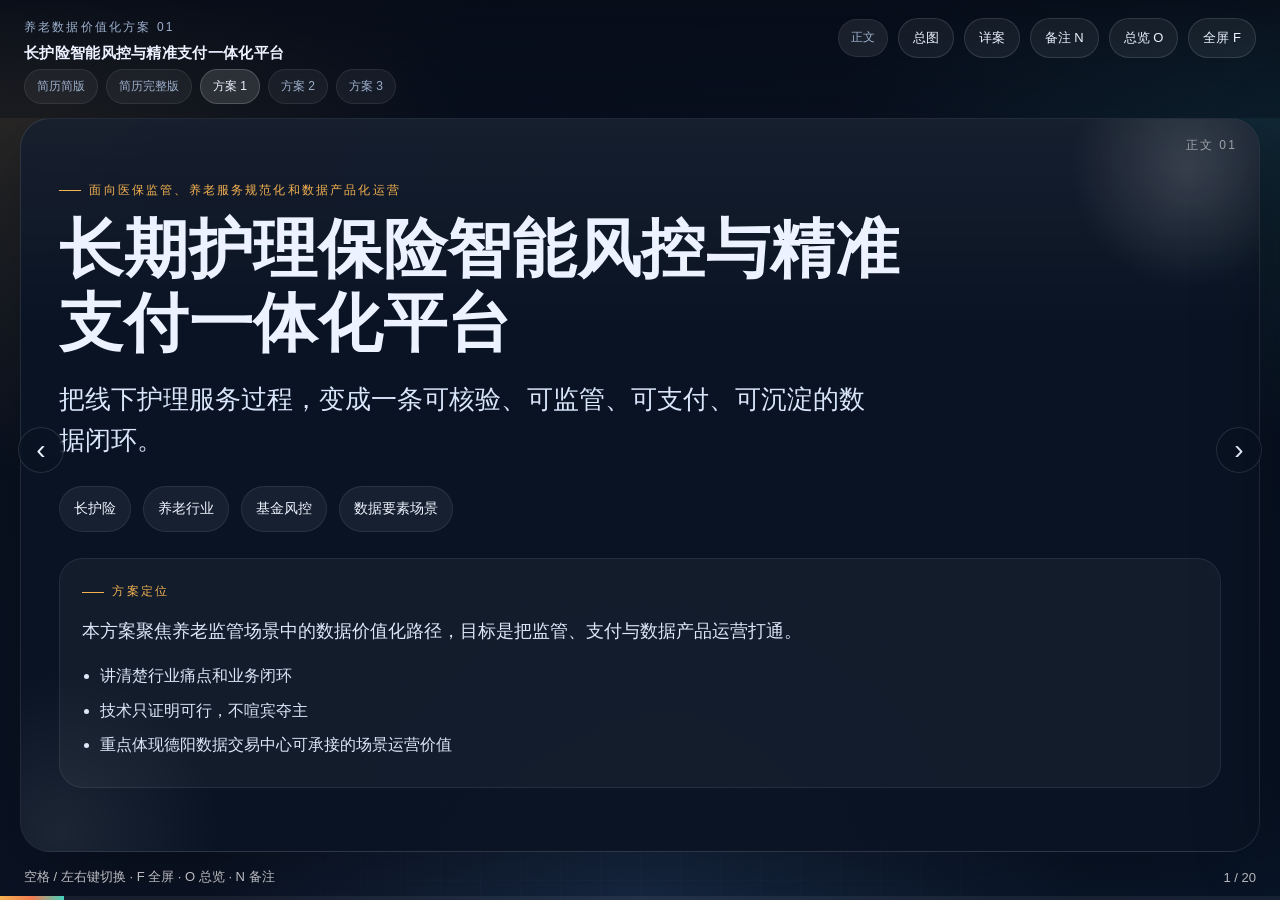
==== commit 49f95758: "feat: 添加简历" ====
--- a/index.html
+++ b/index.html
@@ -12,6 +12,13 @@
         <div class="brand-block">
           <span class="brand-kicker">养老数据价值化方案 01</span>
           <strong class="brand-title">长护险智能风控与精准支付一体化平台</strong>
+          <nav class="portfolio-tabs" aria-label="材料切换">
+            <a class="portfolio-tab" href="./resume-short.html">简历简版</a>
+            <a class="portfolio-tab" href="./resume-full.html">简历完整版</a>
+            <a class="portfolio-tab is-active" href="./index.html">方案 1</a>
+            <a class="portfolio-tab" href="./scheme-2.html">方案 2</a>
+            <a class="portfolio-tab" href="./scheme-3.html">方案 3</a>
+          </nav>
         </div>
         <div class="topbar-meta">
           <span class="track-chip" id="trackLabel">正文</span>
@@ -197,352 +204,337 @@
           </aside>
         </section>
 
-        <section class="slide accent-teal" data-track="正文" data-title="核心价值主张">
-          <div class="slide-shell">
-            <div class="slide-number"></div>
-            <div class="eyebrow">方案定位</div>
-            <h2>这套方案只做一件事</h2>
+        <section class="slide accent-teal" data-track="正文" data-title="整体愿景与价值">
+          <div class="slide-shell">
+            <div class="slide-number"></div>
+            <div class="eyebrow">整体愿景</div>
+            <h2>构建长护险基金智慧治理体系</h2>
             <div class="statement-box">
-              把护理服务过程，转化成可核验、可风控、可支付、可沉淀的数据资产。
+              通过“数据驱动、穿透式监管、智能防控”，实现长护险基金治理从“被动响应”到“主动预防”的根本转变。
             </div>
             <div class="card-grid four-up">
               <article class="card compact-card">
                 <h3>基金安全</h3>
-                <p>把欺诈和违规从事后追责，前移到事前预警和事中拦截。</p>
-              </article>
-              <article class="card compact-card">
-                <h3>支付精准</h3>
-                <p>让待遇与真实失能状态、真实服务供给更精准匹配。</p>
-              </article>
-              <article class="card compact-card">
-                <h3>监管提效</h3>
-                <p>把海量人工抽查变成规则核验、异常预警和重点穿透。</p>
-              </article>
-              <article class="card compact-card">
-                <h3>数据沉淀</h3>
-                <p>把监管场景进一步沉淀为可运营的数据产品、指数、模型与报告。</p>
+                <p>预计降低不合理支出 30%-50%，先把基金安全底线稳住。</p>
+              </article>
+              <article class="card compact-card">
+                <h3>经办提效</h3>
+                <p>通过智能审核与规则核验，将人工成本降低 60% 以上。</p>
+              </article>
+              <article class="card compact-card">
+                <h3>机构净化</h3>
+                <p>营造公平竞争环境，让合规机构获得更稳定的发展空间。</p>
+              </article>
+              <article class="card compact-card">
+                <h3>参保人受益</h3>
+                <p>确保服务真实可得，增强老人与家庭的保障获得感。</p>
               </article>
             </div>
           </div>
           <aside class="slide-notes">
             <h3>核心表述</h3>
-            <p>本方案不是单纯的软件建设，而是一套让养老照护场景具备数据可治理、可定价、可运营能力的机制。</p>
-          </aside>
-        </section>
-
-        <section class="slide accent-blue" data-track="正文" data-title="五位一体闭环">
-          <div class="slide-shell">
-            <div class="slide-number"></div>
-            <div class="eyebrow">总体方案</div>
-            <h2>平台用“五位一体”做出一条完整闭环</h2>
-            <div class="flow-grid">
-              <article class="flow-step">
-                <span>01</span>
-                <h3>服务过程可信存证</h3>
-                <p>先解决“服务是否真的发生”</p>
-              </article>
-              <article class="flow-step">
-                <span>02</span>
-                <h3>失能状态持续评估</h3>
-                <p>再解决“需求是否长期合理”</p>
-              </article>
-              <article class="flow-step">
-                <span>03</span>
-                <h3>医疗与待遇冲突校验</h3>
-                <p>把基础违规挡在支付前</p>
-              </article>
-              <article class="flow-step">
-                <span>04</span>
-                <h3>资金流向智能分析</h3>
-                <p>识别单据背后的异常模式和合谋关系</p>
-              </article>
-              <article class="flow-step">
-                <span>05</span>
-                <h3>多维数据交叉验证</h3>
-                <p>避免单一数据源被伪造或操控</p>
+            <p>本方案不是单纯的软件建设，而是一套围绕基金安全、审核提效和平台化运营展开的长期治理机制。</p>
+          </aside>
+        </section>
+
+        <section class="slide accent-blue" data-track="正文" data-title="三步走蓝图">
+          <div class="slide-shell">
+            <div class="slide-number"></div>
+            <div class="eyebrow">演进路径</div>
+            <h2>数字哨兵 → 智能风控 → 一体平台</h2>
+            <div class="card-grid three-up">
+              <article class="card">
+                <span class="card-index">01</span>
+                <h3>阶段一：数字哨兵</h3>
+                <p>0-12 个月，以减少赔付金额为目标，先打击虚假服务，快速止损。</p>
+              </article>
+              <article class="card">
+                <span class="card-index">02</span>
+                <h3>阶段二：智能风控</h3>
+                <p>第 2-3 年，扩展动态评估、需求预警、关系图谱和团伙欺诈挖掘。</p>
+              </article>
+              <article class="card">
+                <span class="card-index">03</span>
+                <h3>阶段三：一体平台</h3>
+                <p>第 3 年+，完成全面数据融合、智慧运营、产业赋能与生态协同。</p>
               </article>
             </div>
             <div class="note-banner">
-              本页用于说明：平台不是零散功能堆砌，而是从服务到支付再到监管的一条业务链。
+              核心逻辑不是一开始就建设大平台，而是先做出采购方最看重的止损效果，再做能力扩展和平台沉淀。
             </div>
           </div>
           <aside class="slide-notes">
             <h3>本页说明</h3>
             <ul>
-              <li>原方案里提到的“数据孪生”可以在这里一笔带过。</li>
-              <li>强调“事前、事中、事后”全流程，而不是只做一个稽核工具。</li>
-            </ul>
-          </aside>
-        </section>
-
-        <section class="slide accent-gold" data-track="正文" data-title="服务可信存证">
-          <div class="slide-shell">
-            <div class="slide-number"></div>
-            <div class="eyebrow">模块一</div>
-            <h2>第一层能力，先证明“服务确实发生了”</h2>
+              <li>这页是整套方案的骨架，政府采购决策会先看路径是否务实。</li>
+              <li>阶段一是切入口，阶段二和阶段三负责把方案做深做宽。</li>
+            </ul>
+          </aside>
+        </section>
+
+        <section class="slide accent-gold" data-track="正文" data-title="为什么先做数字哨兵">
+          <div class="slide-shell">
+            <div class="slide-number"></div>
+            <div class="eyebrow">MVP 选择</div>
+            <h2>为什么选择“数字哨兵”作为第一步</h2>
             <div class="proof-chain">
               <div class="proof-item">
-                <h3>人到了没</h3>
-                <p>定位、电子围栏、室内轨迹</p>
+                <h3>痛点最尖锐</h3>
+                <p>服务真实性是当前基金流失最大漏洞，最值得优先处理。</p>
               </div>
               <div class="proof-item">
-                <h3>谁服务谁</h3>
-                <p>护理员与参保人双确认</p>
+                <h3>价值最易量化</h3>
+                <p>节约金额、核减金额和异常单据比例可以直接计算和验收。</p>
               </div>
               <div class="proof-item">
-                <h3>做了什么</h3>
-                <p>服务项目数字化勾选、电子签名</p>
+                <h3>实施最快速</h3>
+                <p>聚焦单点突破，3-6 个月即可完成上线验证。</p>
               </div>
               <div class="proof-item">
-                <h3>持续多久</h3>
-                <p>时间戳、过程记录、异常时长识别</p>
+                <h3>模式最易启动</h3>
+                <p>效果对赌分成让医保局能以更低风险做出采购决策。</p>
               </div>
             </div>
             <div class="split-callout">
               <div class="callout-card">
-                <h3>对业务的意义</h3>
-                <p>把时间、地点、人员、服务项目做成一条证据链，为结算申请提供真实依据。</p>
+                <h3>一句话结论</h3>
+                <p>“数字哨兵”是最适合先打赢的一仗，因为它既容易验证效果，也最容易形成示范案例。</p>
               </div>
               <div class="callout-card">
-                <h3>技术可行性一句话</h3>
-                <p>APP 打卡、定位、人脸确认、哈希存证都是成熟能力，区块链只负责防篡改，不会增加理解门槛。</p>
+                <h3>采购说服力</h3>
+                <p>政府和医保局不需要先理解全部技术，只需要先相信“它能把赔付金额压下来”。</p>
               </div>
             </div>
           </div>
           <aside class="slide-notes">
             <h3>补充说明</h3>
             <ul>
-              <li>原方案还可以展开 IoT：智能床垫、智能药盒、蓝牙信标。</li>
-              <li>可简单说“重技术但不神秘，本质上就是让证据链更完整”。</li>
-              <li>如需压缩篇幅，讲到“证据链”即可切换到下一页。</li>
-            </ul>
-          </aside>
-        </section>
-
-        <section class="slide accent-copper" data-track="正文" data-title="失能持续评估">
-          <div class="slide-shell">
-            <div class="slide-number"></div>
-            <div class="eyebrow">模块二</div>
-            <h2>第二层能力，让评估不再“一评定终身”</h2>
+              <li>这是整套方案最关键的购买理由页。</li>
+              <li>不要在这里讲太多技术，重点讲“为什么先做它最合理”。</li>
+            </ul>
+          </aside>
+        </section>
+
+        <section class="slide accent-copper" data-track="正文" data-title="数字哨兵：可信存证">
+          <div class="slide-shell">
+            <div class="slide-number"></div>
+            <div class="eyebrow">阶段一 · 第一层</div>
+            <h2>数字哨兵的第一层能力，是把服务过程做成可信证据链</h2>
             <div class="card-grid three-up">
               <article class="card">
-                <h3>动态观察</h3>
-                <p>通过可穿戴设备、非接触式传感器、作息数据，持续观察活动能力变化。</p>
-              </article>
-              <article class="card">
-                <h3>复评触发</h3>
-                <p>当长期行为数据明显偏离原有失能等级时，系统给出复评建议，而不是直接替代人工判断。</p>
-              </article>
-              <article class="card">
-                <h3>评估监督</h3>
-                <p>评估过程留痕、路径可核、逻辑可校验，减少“人情评”和主观偏差。</p>
+                <h3>身份核验</h3>
+                <p>护理员 APP 人脸识别 + 实时定位打卡，先确认“谁在何时何地提供服务”。</p>
+              </article>
+              <article class="card">
+                <h3>过程记录</h3>
+                <p>关键服务动作合规视频存证，保留可核验的服务过程证据。</p>
+              </article>
+              <article class="card">
+                <h3>交叉验证</h3>
+                <p>智能床垫、药盒等 IoT 设备提供辅助验证，关键数据同步区块链存证。</p>
               </article>
             </div>
             <div class="accent-block">
-              核心不是用 AI 替代评估员，而是让评估有持续数据支撑，避免待遇长期与真实状况脱节。
+              本质上，是把原来无法证明的居家服务，转化成可核验、可追溯、可用于结算审核的数字证据。
             </div>
           </div>
           <aside class="slide-notes">
             <h3>补充说明</h3>
             <ul>
-              <li>视频分析是高级选项，而且只做本地边缘分析，不上传原始视频。</li>
-              <li>这一页重点是“动态复评”，不是展示算法模型。</li>
-            </ul>
-          </aside>
-        </section>
-
-        <section class="slide accent-rose" data-track="正文" data-title="支付前校验">
-          <div class="slide-shell">
-            <div class="slide-number"></div>
-            <div class="eyebrow">模块三</div>
-            <h2>第三层能力，在支付前把明显违规先拦下来</h2>
+              <li>关键是让购买方相信，这一层一旦建起来，后面的核验和追责就有了抓手。</li>
+              <li>视频存证一定强调“合规脱敏”。</li>
+            </ul>
+          </aside>
+        </section>
+
+        <section class="slide accent-rose" data-track="正文" data-title="数字哨兵：自动核验">
+          <div class="slide-shell">
+            <div class="slide-number"></div>
+            <div class="eyebrow">阶段一 · 第二层</div>
+            <h2>数字哨兵的第二层能力，是让结算单据自动核验</h2>
             <div class="card-grid three-up">
               <article class="card">
-                <h3>住院状态实时校验</h3>
-                <p>住院期间自动拦截居家上门护理结算，防止待遇冲突。</p>
-              </article>
-              <article class="card">
-                <h3>生存状态定期核验</h3>
-                <p>与公安等权威信息进行安全合规校验，发现死亡后立即冻结相关待遇申请。</p>
-              </article>
-              <article class="card">
-                <h3>服务合理性校验</h3>
-                <p>把失能等级、诊断信息和申报项目对应起来，识别明显不合理申报。</p>
+                <h3>规则引擎</h3>
+                <p>预设 200+ 风控规则，先用规则覆盖最确定、最容易量化的问题场景。</p>
+              </article>
+              <article class="card">
+                <h3>重点规则</h3>
+                <p>时空冲突、人证不符、时长异常等问题单据优先自动识别和标记。</p>
+              </article>
+              <article class="card">
+                <h3>自动化流程</h3>
+                <p>合规单据自动通过，风险单据转人工复核，问题单据自动驳回或追回资金。</p>
               </article>
             </div>
             <div class="note-banner">
-              本页直接对应支付规则和监管常识，是平台快速见效的关键能力之一。
+              它的意义不是替代审核员，而是把审核员从海量单据中解放出来，只盯高风险个案。
             </div>
           </div>
           <aside class="slide-notes">
             <h3>本页说明</h3>
-            <p>住院冲突、生存状态、项目合理性都属于支付前可直接校验的规则场景，落地难度低、见效速度快。</p>
-          </aside>
-        </section>
-
-        <section class="slide accent-blue" data-track="正文" data-title="资金流向与团伙挖掘">
-          <div class="slide-shell">
-            <div class="slide-number"></div>
-            <div class="eyebrow">模块四</div>
-            <h2>第四层能力，不只盯单据，而是盯整个关系网络</h2>
+            <p>如果购买方担心“系统是不是增加工作量”，这一页就是最直接的回答：系统是在减少工作量。</p>
+          </aside>
+        </section>
+
+        <section class="slide accent-blue" data-track="正文" data-title="数字哨兵：预警处置">
+          <div class="slide-shell">
+            <div class="slide-number"></div>
+            <div class="eyebrow">阶段一 · 第三层</div>
+            <h2>数字哨兵的第三层能力，是把风险处置做成闭环</h2>
             <div class="split-grid">
               <div class="feature-panel">
-                <h3>关系图谱看什么</h3>
-                <ul class="bullet-list">
-                  <li>参保人、护理员、服务机构、评估员、执业医师之间的关联强度</li>
-                  <li>服务是否长期集中在异常紧密的小圈层中</li>
-                  <li>是否存在评估、服务、结算之间的可疑协同关系</li>
+                <h3>预警端</h3>
+                <ul class="bullet-list">
+                  <li>高风险服务实时推送至监管人员</li>
+                  <li>形成按风险等级排序的异常任务池</li>
+                  <li>让监管动作从被动抽查变成主动处置</li>
                 </ul>
               </div>
               <div class="feature-panel">
-                <h3>异常模式看什么</h3>
-                <ul class="bullet-list">
-                  <li>账单时长整齐化，不符合真实服务分布</li>
-                  <li>月末集中申报、服务记录爆发式增长</li>
-                  <li>耗材消耗与失能等级、老人数量严重不匹配</li>
+                <h3>处置端</h3>
+                <ul class="bullet-list">
+                  <li>自动生成稽查任务清单</li>
+                  <li>记录复核、驳回、追回、申诉等处置结果</li>
+                  <li>形成规则优化和模型迭代的数据闭环</li>
                 </ul>
               </div>
             </div>
             <div class="accent-block">
-              这一步的价值是：把“看起来都合规”的单条记录，放回整体网络里重新判断。
+              只有把预警和处置打通，节约金额才能真正落到基金结果上，而不是停留在发现问题的层面。
             </div>
           </div>
           <aside class="slide-notes">
             <h3>补充说明</h3>
             <ul>
-              <li>这是原方案里最有专业感的一部分，但不要讲算法名词。</li>
-              <li>只说“关系网络分析”和“异常模式识别”就足够了。</li>
-            </ul>
-          </aside>
-        </section>
-
-        <section class="slide accent-teal" data-track="正文" data-title="技术可行性">
-          <div class="slide-shell">
-            <div class="slide-number"></div>
-            <div class="eyebrow">可落地性</div>
-            <h2>技术上完全可以分阶段落地，不需要一步到位</h2>
+              <li>这一页是把“发现问题”和“形成止损结果”连起来。</li>
+              <li>购买方会更关心闭环，而不只是识别能力。</li>
+            </ul>
+          </aside>
+        </section>
+
+        <section class="slide accent-teal" data-track="正文" data-title="数字哨兵技术实现">
+          <div class="slide-shell">
+            <div class="slide-number"></div>
+            <div class="eyebrow">阶段一 · 技术实现</div>
+            <h2>“数字哨兵”采用端-边-云协同架构，既能落地，也能兼顾合规</h2>
             <div class="roadmap-cards">
               <article class="phase-card">
-                <span>基础版</span>
-                <h3>0-6 个月</h3>
-                <p>APP 存证、规则引擎、住院/死亡校验、基金监控大屏，先把最刚需的闭环跑通。</p>
+                <span>端侧</span>
+                <h3>APP 与 IoT</h3>
+                <p>护理员 APP、智能床垫、药盒等设备完成身份核验、过程采集和前端交互。</p>
               </article>
               <article class="phase-card">
-                <span>增强版</span>
-                <h3>6-18 个月</h3>
-                <p>动态评估、复杂网络分析、风险模型包、多部门安全对接逐步上线。</p>
+                <span>边缘</span>
+                <h3>脱敏与加密</h3>
+                <p>在边缘侧完成脱敏、加密和本地计算，尽量减少隐私外流风险。</p>
               </article>
               <article class="phase-card">
-                <span>进阶版</span>
-                <h3>18 个月以后</h3>
-                <p>IoT、隐私计算、跨区域风险共享、标准化 SaaS 复制能力形成产品化输出。</p>
+                <span>云端</span>
+                <h3>风险引擎与存证</h3>
+                <p>在云端完成规则引擎、区块链存证、大数据分析和后续能力扩展。</p>
               </article>
             </div>
             <div class="split-callout">
               <div class="callout-card">
-                <h3>本页重点</h3>
-                <p>先进性可以有，但更重要的是实施风险可控、阶段目标明确、回报路径清晰。</p>
+                <h3>关键技术</h3>
+                <p>生物识别、视频 AI、区块链和隐私计算都属于成熟能力组合，不是无法落地的概念堆砌。</p>
               </div>
               <div class="callout-card">
                 <h3>一句话结论</h3>
-                <p>先上规则与数据连接，再逐步叠加 AI 和 IoT，这样最像真实项目，不像概念秀。</p>
+                <p>技术先进性要服务于采购可行性和合规性，而不是反过来增加落地阻力。</p>
               </div>
             </div>
           </div>
           <aside class="slide-notes">
             <h3>补充说明</h3>
             <ul>
-              <li>云原生、微服务、中台、区块链、隐私计算都在原方案里，但这页只讲分阶段实施。</li>
-              <li>如需进一步展开，可切换到附录技术页。</li>
-            </ul>
-          </aside>
-        </section>
-
-        <section class="slide accent-gold" data-track="正文" data-title="数据产品化">
-          <div class="slide-shell">
-            <div class="slide-number"></div>
-            <div class="eyebrow">数据产品化运营</div>
-            <h2>这个项目真正值钱的地方，在于它能沉淀持续运营的数据产品</h2>
+              <li>这一页只需要证明“技术上站得住”，不要把采购沟通拉回纯技术维度。</li>
+              <li>平台总体架构可放到附录展开。</li>
+            </ul>
+          </aside>
+        </section>
+
+        <section class="slide accent-gold" data-track="正文" data-title="阶段二：智能风控">
+          <div class="slide-shell">
+            <div class="slide-number"></div>
+            <div class="eyebrow">阶段二能力扩展</div>
+            <h2>当第一阶段打穿后，第二阶段开始做“智能风控纵深防御”</h2>
             <div class="layer-stack">
               <div class="layer">
-                <span>原始场景数据</span>
-                <p>服务记录、评估结果、结算信息、住院状态、机构运营数据</p>
+                <span>动态评估</span>
+                <p>持续收集服务强度、频次和 IoT 生理数据，构建失能状况动态预测模型。</p>
               </div>
               <div class="layer">
-                <span>治理加工层</span>
-                <p>脱敏、标准化、标签化、模型评分、规则包、合规授权运营</p>
+                <span>需求预警</span>
+                <p>自动识别身体好转和恶化趋势，提示复评降级或服务加强。</p>
               </div>
               <div class="layer">
-                <span>可运营产品层</span>
-                <p>风险评分、合规画像、需求热力图、趋势指数、专题报告、API 服务</p>
+                <span>关系图谱</span>
+                <p>构建参保人、护理员、机构、评估员关系网络，识别集中化服务和关联交易。</p>
               </div>
             </div>
             <div class="card-grid three-up">
               <article class="card compact-card">
-                <h3>基金风险评分</h3>
-                <p>给监管方和经办方提供重点核查名单与风险等级。</p>
-              </article>
-              <article class="card compact-card">
-                <h3>养老服务供需图谱</h3>
-                <p>把区域老人失能需求和机构服务能力做成可分析的热力图。</p>
-              </article>
-              <article class="card compact-card">
-                <h3>机构合规画像</h3>
-                <p>形成面向养老集团、保险公司和政府部门的长期运营数据服务。</p>
+                <h3>动态评估</h3>
+                <p>让评估从“半年一次的静态快照”走向“持续观察的动态影像”。</p>
+              </article>
+              <article class="card compact-card">
+                <h3>团伙挖掘</h3>
+                <p>识别看似分散、实则协同的隐蔽欺诈模式，提高穿透能力。</p>
+              </article>
+              <article class="card compact-card">
+                <h3>需求预警</h3>
+                <p>让服务资源配置和评估调整更精准，减少不合理支付与服务错配。</p>
               </article>
             </div>
             <div class="accent-block">
-              交易的不是个人隐私原始数据，而是合规加工后的模型、指数、报告和服务能力。
+              第二阶段的价值，是从“快速止损”走向“持续防御”，让基金治理能力真正做深。
             </div>
           </div>
           <aside class="slide-notes">
             <h3>价值说明</h3>
             <ul>
-              <li>用这页把项目从“监管信息化”抬升到“数据要素场景运营”。</li>
-              <li>强调原始数据不直接流通，流通的是脱敏加工后的数据产品与能力。</li>
-              <li>这和“数据二十条”“公共数据开发利用”政策口径一致。</li>
-            </ul>
-          </aside>
-        </section>
-
-        <section class="slide accent-copper" data-track="正文" data-title="商业模式">
-          <div class="slide-shell">
-            <div class="slide-number"></div>
-            <div class="eyebrow">商业模式与收益测算</div>
-            <h2>商业上可以同时服务政府、保险公司和大型养老机构</h2>
+              <li>这页是第一阶段成功后的自然升级，不是独立的新项目。</li>
+              <li>强调它建立在数字哨兵形成的数据基础之上。</li>
+            </ul>
+          </aside>
+        </section>
+
+        <section class="slide accent-copper" data-track="正文" data-title="阶段三：一体平台">
+          <div class="slide-shell">
+            <div class="slide-number"></div>
+            <div class="eyebrow">阶段三生态成型</div>
+            <h2>第三阶段不只是风控，而是形成一体化平台和产业赋能能力</h2>
             <div class="card-grid four-up">
               <article class="card compact-card">
-                <h3>项目制建设</h3>
-                <p>面向医保局或地方政府，收取平台建设、部署和集成费用。</p>
-              </article>
-              <article class="card compact-card">
-                <h3>年度运营服务</h3>
-                <p>按参保人数、基金规模或服务范围收取持续运营服务费。</p>
-              </article>
-              <article class="card compact-card">
-                <h3>效果分成</h3>
-                <p>按年度风险减量或核减违规金额的一定比例收费，最容易打动甲方。</p>
-              </article>
-              <article class="card compact-card">
-                <h3>SaaS / License</h3>
-                <p>面向保险公司和大型护理集团，做审核与内控模块订阅。</p>
+                <h3>全面数据融合</h3>
+                <p>接入医保、医疗、公安等数据，实现住院冲突、生存状态和项目合理性校验。</p>
+              </article>
+              <article class="card compact-card">
+                <h3>决策支持</h3>
+                <p>建设基金大屏、政策模拟沙箱和资源优化配置能力，支撑宏观治理。</p>
+              </article>
+              <article class="card compact-card">
+                <h3>产业赋能</h3>
+                <p>输出区域护理成本指数、服务质量报告和机构运营工具，服务行业升级。</p>
+              </article>
+              <article class="card compact-card">
+                <h3>金融连接</h3>
+                <p>基于数据信用衍生保险、信贷等服务，打开更广的养老金融协同空间。</p>
               </article>
             </div>
             <div class="calc-card">
-              <h3>收入测算示例</h3>
+              <h3>一体平台的意义</h3>
               <p>
-                以 500 万人口、长护险参保 300 万、年度基金支出 10 亿元的地级市为例，
-                若按保守口径实现 5% 风险减量，对应可挽回约 5000 万元；
-                若按 20% 效果分成，年度服务收入可达 1000 万元。
+                当风控能力、数据治理能力和产业运营能力汇合后，这个项目才真正具备平台化和生态化价值。
               </p>
             </div>
           </div>
           <aside class="slide-notes">
             <h3>本页说明</h3>
             <ul>
-              <li>不要把商业模式讲成一个收费表，而要讲成“多客户、多收入层”的结构。</li>
-              <li>效果分成模式最有吸引力，因为它把双方利益直接绑定。</li>
-              <li>测算数字来自方案示例，可作为保守情景模拟口径。</li>
+              <li>阶段三一定建立在阶段一和阶段二的成功基础上。</li>
+              <li>购买方看到这页，会明白这个项目后续可以越做越大。</li>
             </ul>
           </aside>
         </section>
@@ -603,40 +595,40 @@
           </aside>
         </section>
 
-        <section class="slide accent-teal" data-track="正文" data-title="实施路线">
+        <section class="slide accent-teal" data-track="正文" data-title="实施路径与里程碑">
           <div class="slide-shell">
             <div class="slide-number"></div>
             <div class="eyebrow">实施路径</div>
-            <h2>建议按“三步走”推进，先做成示范，再做成产品</h2>
+            <h2>第一年要做的，不只是上线系统，而是把案例和复制方法论一起做出来</h2>
             <div class="timeline">
               <article class="timeline-step">
-                <span class="timeline-tag">第一阶段</span>
-                <h3>试点建设期</h3>
-                <p>6 个月</p>
-                <ul class="bullet-list">
-                  <li>选 1 个地市或区县</li>
-                  <li>2-3 家机构，约 500 名参保人</li>
-                  <li>先上线可信存证、规则核验、大屏</li>
+                <span class="timeline-tag">Q1-Q2</span>
+                <h3>准备与试点实施</h3>
+                <p>0-6 个月</p>
+                <ul class="bullet-list">
+                  <li>成立专项团队，完成方案深化设计和 MVP 开发</li>
+                  <li>与 1-2 个意向城市医保局达成合作意向</li>
+                  <li>接入 3-5 家机构，覆盖 1000+ 参保人</li>
                 </ul>
               </article>
               <article class="timeline-step">
-                <span class="timeline-tag">第二阶段</span>
-                <h3>深化推广期</h3>
-                <p>12 个月</p>
-                <ul class="bullet-list">
-                  <li>覆盖统筹区主要经办与服务机构</li>
-                  <li>加入动态评估与图谱分析</li>
-                  <li>形成标准化风控规则包</li>
+                <span class="timeline-tag">Q3</span>
+                <h3>效果验证</h3>
+                <p>6-9 个月</p>
+                <ul class="bullet-list">
+                  <li>收集运行数据，持续优化风控规则</li>
+                  <li>验证节约效果，形成阶段性案例报告</li>
+                  <li>启动第二轮城市拓展洽谈</li>
                 </ul>
               </article>
               <article class="timeline-step">
-                <span class="timeline-tag">第三阶段</span>
-                <h3>复制扩张期</h3>
-                <p>持续推进</p>
-                <ul class="bullet-list">
-                  <li>沉淀标准化 SaaS / 混合云方案</li>
-                  <li>对省内外试点城市复制输出</li>
-                  <li>形成跨区域风险共享与品牌效应</li>
+                <span class="timeline-tag">Q4 及以后</span>
+                <h3>模式复制与能力扩展</h3>
+                <p>9-12 个月+</p>
+                <ul class="bullet-list">
+                  <li>形成标准化实施流程和复制方法论</li>
+                  <li>拓展 2-3 个新城市，启动阶段二规划</li>
+                  <li>逐步走向规模扩张和平台化运营</li>
                 </ul>
               </article>
             </div>
@@ -647,51 +639,51 @@
           </aside>
         </section>
 
-        <section class="slide accent-gold" data-track="正文" data-title="预期成效">
-          <div class="slide-shell">
-            <div class="slide-number"></div>
-            <div class="eyebrow">预期成效</div>
-            <h2>本方案最终形成的，不只是系统能力，更是治理结果和运营结果</h2>
+        <section class="slide accent-gold" data-track="正文" data-title="商业模式与收益分析">
+          <div class="slide-shell">
+            <div class="slide-number"></div>
+            <div class="eyebrow">商业模式与收益分析</div>
+            <h2>从阶段一效果分成起步，逐步过渡到平台运营和产业生态收入</h2>
             <div class="card-grid four-up">
               <article class="card">
-                <h3>对医保局</h3>
-                <p>基金更安全，监管更有抓手，也更容易形成可展示的治理成果。</p>
-              </article>
-              <article class="card">
-                <h3>对经办机构</h3>
-                <p>审核效率明显提升，人工压力下降，风险责任更可控。</p>
-              </article>
-              <article class="card">
-                <h3>对服务机构与家庭</h3>
-                <p>让合规机构获得更公平的环境，让真正需要照护的家庭得到更稳定服务。</p>
-              </article>
-              <article class="card">
-                <h3>对德阳数交中心</h3>
-                <p>沉淀标杆案例、数据产品和跨行业复制模板，形成长期品牌资产。</p>
+                <h3>阶段一</h3>
+                <p>以效果分成作为主要收入模式，辅助基础系统服务费。</p>
+              </article>
+              <article class="card">
+                <h3>阶段二</h3>
+                <p>叠加增量功能订阅费和数据洞察服务费，收入结构开始丰富。</p>
+              </article>
+              <article class="card">
+                <h3>阶段三</h3>
+                <p>以平台年度运营服务费和产业生态服务费构成长周期收益。</p>
+              </article>
+              <article class="card">
+                <h3>长期空间</h3>
+                <p>5 年内覆盖 50-60 个城市，累计收入有望达到 4-5.2 亿元。</p>
               </article>
             </div>
             <div class="roadmap-cards">
               <article class="phase-card">
-                <span>试点目标</span>
-                <h3>风险减量</h3>
-                <p>可先按 3%-5% 的保守口径测算，形成更可信的商业说法。</p>
+                <span>第 1 年</span>
+                <h3>试点模型盈利</h3>
+                <p>1-2 个城市试点，收入 400-600 万元，完成单城市模型跑通。</p>
               </article>
               <article class="phase-card">
-                <span>试点目标</span>
-                <h3>效率提升</h3>
-                <p>人工审核工作量可按 60% 以上的目标去设计与验证。</p>
+                <span>第 2-3 年</span>
+                <h3>规模扩张</h3>
+                <p>拓展至 15-20 个城市，收入提升到 6000-8000 万元。</p>
               </article>
               <article class="phase-card">
-                <span>试点目标</span>
-                <h3>产品沉淀</h3>
-                <p>至少形成风险评分、合规画像、供需报告等 3 类产品输出。</p>
+                <span>第 4-5 年</span>
+                <h3>平台化经营</h3>
+                <p>覆盖 50+ 城市，形成平台运营和生态服务双轮驱动。</p>
               </article>
             </div>
           </div>
           <aside class="slide-notes">
             <h3>指标说明</h3>
             <p>
-              原方案里有更激进的效果预估。正文建议使用“保守可验证目标”口径，以增强项目论证的可信度和可执行性。
+              如果采购方更关注 ROI，这一页就是重点页。讲清“先证明价值，再做大收入盘子”的逻辑最重要。
             </p>
           </aside>
         </section>
@@ -734,12 +726,12 @@
               <div class="hero-copy">
                 <h2>核心结论</h2>
                 <div class="statement-box">
-                  这套方案的本质，是把养老照护这个重线下、重信任、重监管的场景，做成一个可验证、可运营、可交易的数据要素场景。
+                  这套方案最强的地方，不是一步到位做大平台，而是先用“数字哨兵”打穿采购入口，再向智能风控和一体平台持续升级。
                 </div>
                 <div class="tag-row">
-                  <span class="tag">能解决真实问题</span>
-                  <span class="tag">能形成标杆案例</span>
-                  <span class="tag">能沉淀持续收入</span>
+                  <span class="tag">先止损</span>
+                  <span class="tag">再扩展</span>
+                  <span class="tag">后平台化</span>
                 </div>
               </div>
               <div class="hero-panel">
@@ -810,7 +802,7 @@
           <div class="slide-shell">
             <div class="slide-number"></div>
             <div class="eyebrow">附录 B</div>
-            <h2>资料来源与演讲使用说明</h2>
+            <h2>资料来源与页面使用说明</h2>
             <div class="split-grid">
               <div class="feature-panel">
                 <h3>主要公开资料</h3>
@@ -825,7 +817,7 @@
                 </ul>
               </div>
               <div class="feature-panel">
-                <h3>演讲操作</h3>
+                <h3>页面操作</h3>
                 <ul class="bullet-list">
                   <li>空格、右键、下键：下一页</li>
                   <li>左键、上键、Backspace：上一页</li>
@@ -855,7 +847,7 @@
         <div id="notesContent" class="notes-content"></div>
       </aside>
 
-      <section id="overview" aria-label="演讲总览">
+      <section id="overview" aria-label="页面总览">
         <div class="overview-head">
           <div>
             <span class="overview-kicker">总览模式</span>
--- a/styles.css
+++ b/styles.css
@@ -65,7 +65,7 @@
   z-index: 40;
   display: flex;
   justify-content: space-between;
-  align-items: center;
+  align-items: flex-start;
   gap: 20px;
   padding: 18px 24px 14px;
   background: linear-gradient(180deg, rgba(6, 12, 24, 0.9), rgba(6, 12, 24, 0.38));
@@ -75,7 +75,7 @@
 .brand-block {
   display: flex;
   flex-direction: column;
-  gap: 4px;
+  gap: 6px;
 }
 
 .brand-kicker {
@@ -91,10 +91,38 @@
   letter-spacing: 0.02em;
 }
 
+.portfolio-tabs {
+  display: flex;
+  flex-wrap: wrap;
+  gap: 8px;
+}
+
+.portfolio-tab {
+  text-decoration: none;
+  color: var(--muted);
+  padding: 8px 12px;
+  border-radius: 999px;
+  background: rgba(255, 255, 255, 0.05);
+  border: 1px solid rgba(255, 255, 255, 0.08);
+  font-size: 12px;
+  transition: background 0.2s ease, border-color 0.2s ease, color 0.2s ease;
+}
+
+.portfolio-tab:hover,
+.portfolio-tab:focus-visible,
+.portfolio-tab.is-active {
+  background: rgba(255, 255, 255, 0.12);
+  border-color: rgba(255, 255, 255, 0.18);
+  color: var(--text);
+  outline: none;
+}
+
 .topbar-meta {
   display: flex;
   align-items: center;
   gap: 10px;
+  flex-wrap: wrap;
+  justify-content: flex-end;
 }
 
 .track-chip {
@@ -132,7 +160,7 @@
 
 #stage {
   position: fixed;
-  top: 76px;
+  top: 118px;
   left: 20px;
   right: 20px;
   bottom: 48px;
@@ -574,7 +602,7 @@
 
 #notesPanel {
   position: fixed;
-  top: 76px;
+  top: 118px;
   right: 20px;
   bottom: 48px;
   width: 320px;
@@ -619,7 +647,7 @@
 
 #overview {
   position: fixed;
-  top: 76px;
+  top: 118px;
   left: 20px;
   right: 20px;
   bottom: 48px;
@@ -786,7 +814,7 @@
   }
 
   #stage {
-    top: 92px;
+    top: 142px;
     left: 14px;
     right: 14px;
     bottom: 58px;
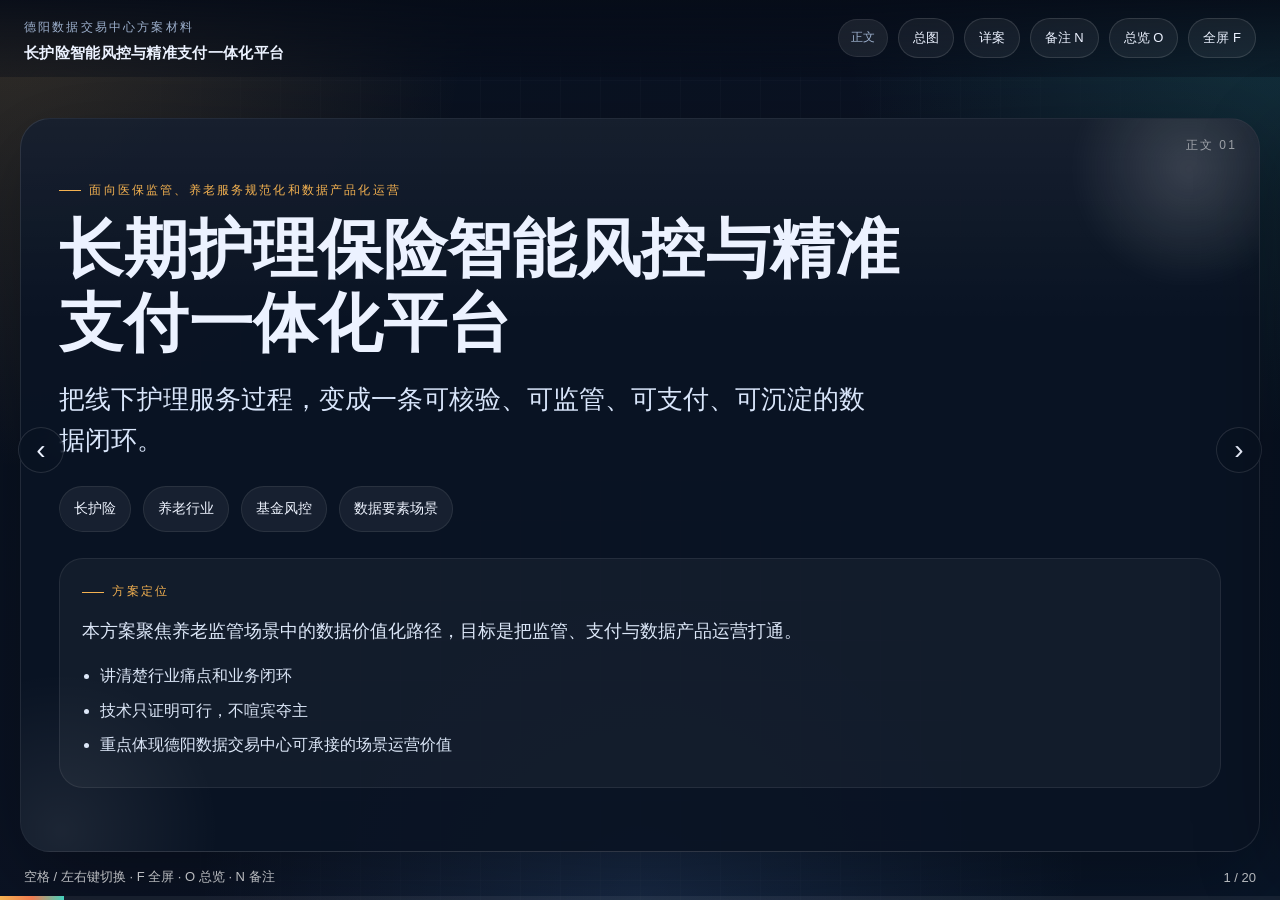
==== commit 1aacf727: "feat: 修改简历" ====
--- a/index.html
+++ b/index.html
@@ -10,15 +10,8 @@
     <div class="app-shell">
       <header class="topbar">
         <div class="brand-block">
-          <span class="brand-kicker">养老数据价值化方案 01</span>
+          <span class="brand-kicker">德阳数据交易中心方案材料</span>
           <strong class="brand-title">长护险智能风控与精准支付一体化平台</strong>
-          <nav class="portfolio-tabs" aria-label="材料切换">
-            <a class="portfolio-tab" href="./resume-short.html">简历简版</a>
-            <a class="portfolio-tab" href="./resume-full.html">简历完整版</a>
-            <a class="portfolio-tab is-active" href="./index.html">方案 1</a>
-            <a class="portfolio-tab" href="./scheme-2.html">方案 2</a>
-            <a class="portfolio-tab" href="./scheme-3.html">方案 3</a>
-          </nav>
         </div>
         <div class="topbar-meta">
           <span class="track-chip" id="trackLabel">正文</span>
--- a/styles.css
+++ b/styles.css
@@ -91,32 +91,6 @@
   letter-spacing: 0.02em;
 }
 
-.portfolio-tabs {
-  display: flex;
-  flex-wrap: wrap;
-  gap: 8px;
-}
-
-.portfolio-tab {
-  text-decoration: none;
-  color: var(--muted);
-  padding: 8px 12px;
-  border-radius: 999px;
-  background: rgba(255, 255, 255, 0.05);
-  border: 1px solid rgba(255, 255, 255, 0.08);
-  font-size: 12px;
-  transition: background 0.2s ease, border-color 0.2s ease, color 0.2s ease;
-}
-
-.portfolio-tab:hover,
-.portfolio-tab:focus-visible,
-.portfolio-tab.is-active {
-  background: rgba(255, 255, 255, 0.12);
-  border-color: rgba(255, 255, 255, 0.18);
-  color: var(--text);
-  outline: none;
-}
-
 .topbar-meta {
   display: flex;
   align-items: center;
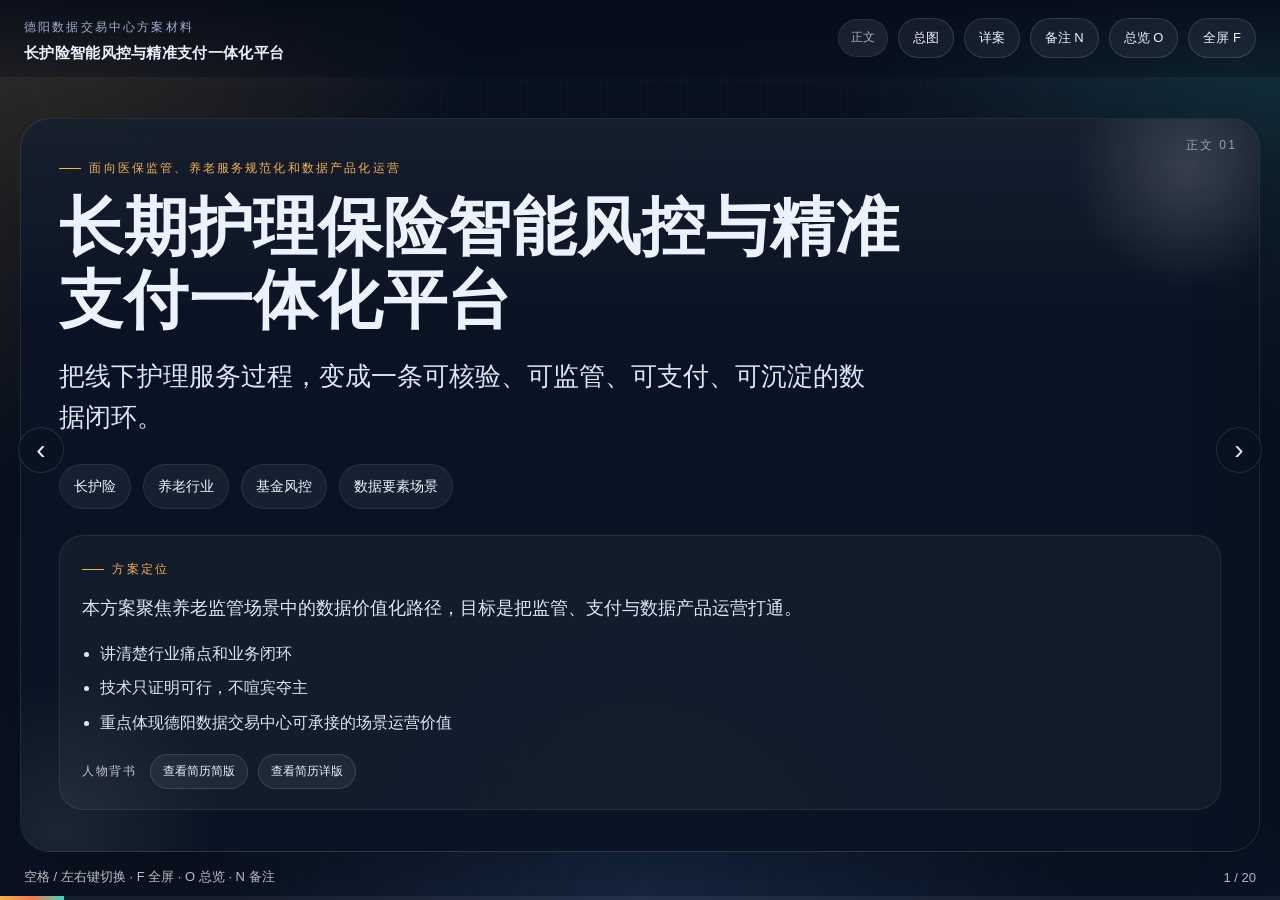
==== commit 1ede2325: "feat: 修改简历" ====
--- a/index.html
+++ b/index.html
@@ -51,6 +51,11 @@
                   <li>技术只证明可行，不喧宾夺主</li>
                   <li>重点体现德阳数据交易中心可承接的场景运营价值</li>
                 </ul>
+                <div class="hero-actions">
+                  <span class="hero-actions-label">人物背书</span>
+                  <a class="tool-button subtle" href="./resume.html">查看简历简版</a>
+                  <a class="tool-button subtle" href="./resume-full.html">查看简历详版</a>
+                </div>
               </div>
             </div>
           </div>
--- a/styles.css
+++ b/styles.css
@@ -132,6 +132,22 @@
   font-size: 12px;
 }
 
+.hero-actions {
+  display: flex;
+  flex-wrap: wrap;
+  gap: 10px;
+  align-items: center;
+  margin-top: 18px;
+}
+
+.hero-actions-label {
+  color: rgba(255, 255, 255, 0.74);
+  font-size: 12px;
+  letter-spacing: 0.12em;
+  text-transform: uppercase;
+  margin-right: 4px;
+}
+
 #stage {
   position: fixed;
   top: 118px;
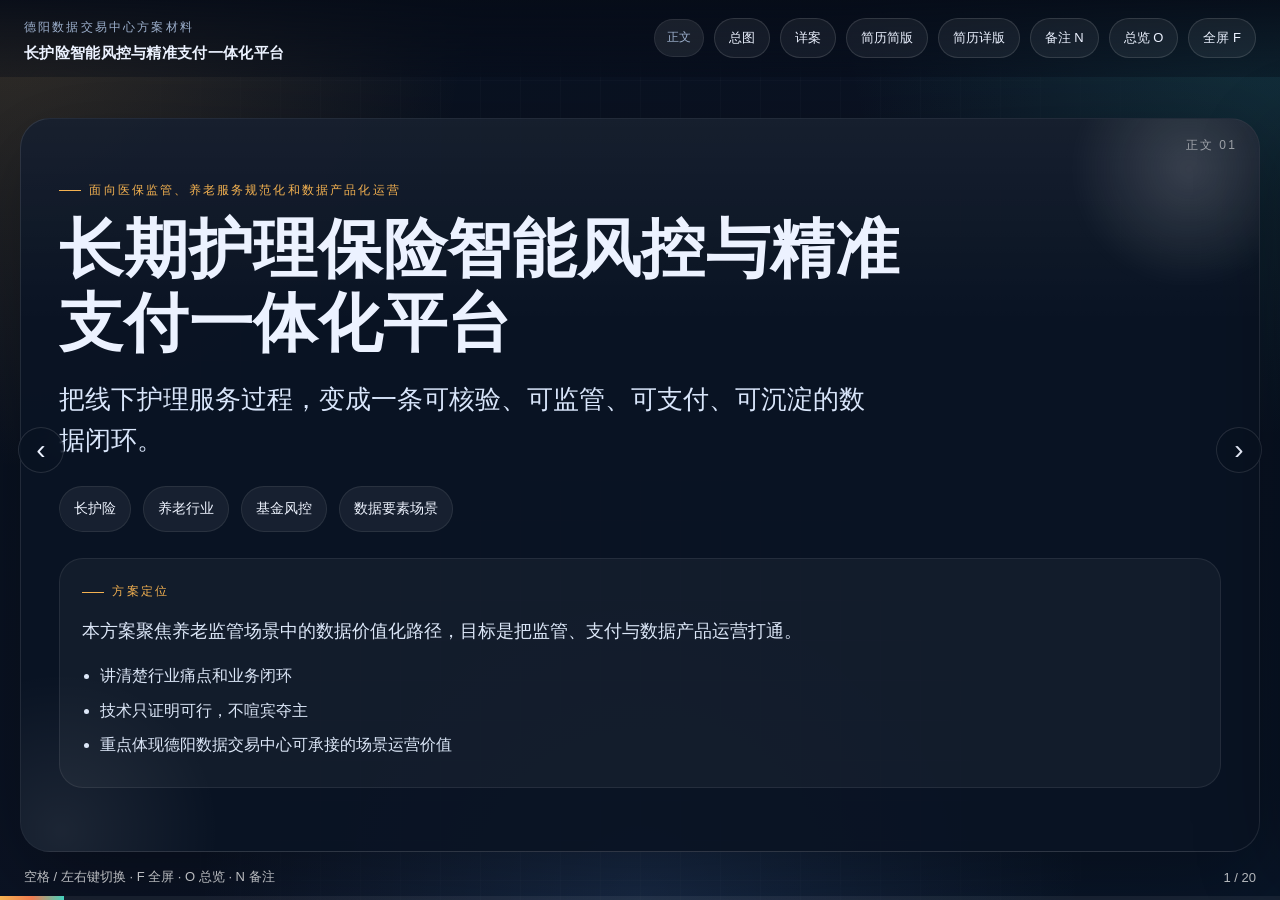
==== commit 11d8f15f: "feat: 修改简历" ====
--- a/index.html
+++ b/index.html
@@ -17,6 +17,8 @@
           <span class="track-chip" id="trackLabel">正文</span>
           <a class="tool-button" href="./overview.html">总图</a>
           <a class="tool-button" href="./detail.html">详案</a>
+          <a class="tool-button" href="./resume.html">简历简版</a>
+          <a class="tool-button" href="./resume-full.html">简历详版</a>
           <button class="tool-button" id="notesToggle" type="button">备注 N</button>
           <button class="tool-button" id="overviewToggle" type="button">总览 O</button>
           <button class="tool-button" id="fullscreenToggle" type="button">全屏 F</button>
@@ -51,11 +53,6 @@
                   <li>技术只证明可行，不喧宾夺主</li>
                   <li>重点体现德阳数据交易中心可承接的场景运营价值</li>
                 </ul>
-                <div class="hero-actions">
-                  <span class="hero-actions-label">人物背书</span>
-                  <a class="tool-button subtle" href="./resume.html">查看简历简版</a>
-                  <a class="tool-button subtle" href="./resume-full.html">查看简历详版</a>
-                </div>
               </div>
             </div>
           </div>
--- a/styles.css
+++ b/styles.css
@@ -132,22 +132,6 @@
   font-size: 12px;
 }
 
-.hero-actions {
-  display: flex;
-  flex-wrap: wrap;
-  gap: 10px;
-  align-items: center;
-  margin-top: 18px;
-}
-
-.hero-actions-label {
-  color: rgba(255, 255, 255, 0.74);
-  font-size: 12px;
-  letter-spacing: 0.12em;
-  text-transform: uppercase;
-  margin-right: 4px;
-}
-
 #stage {
   position: fixed;
   top: 118px;
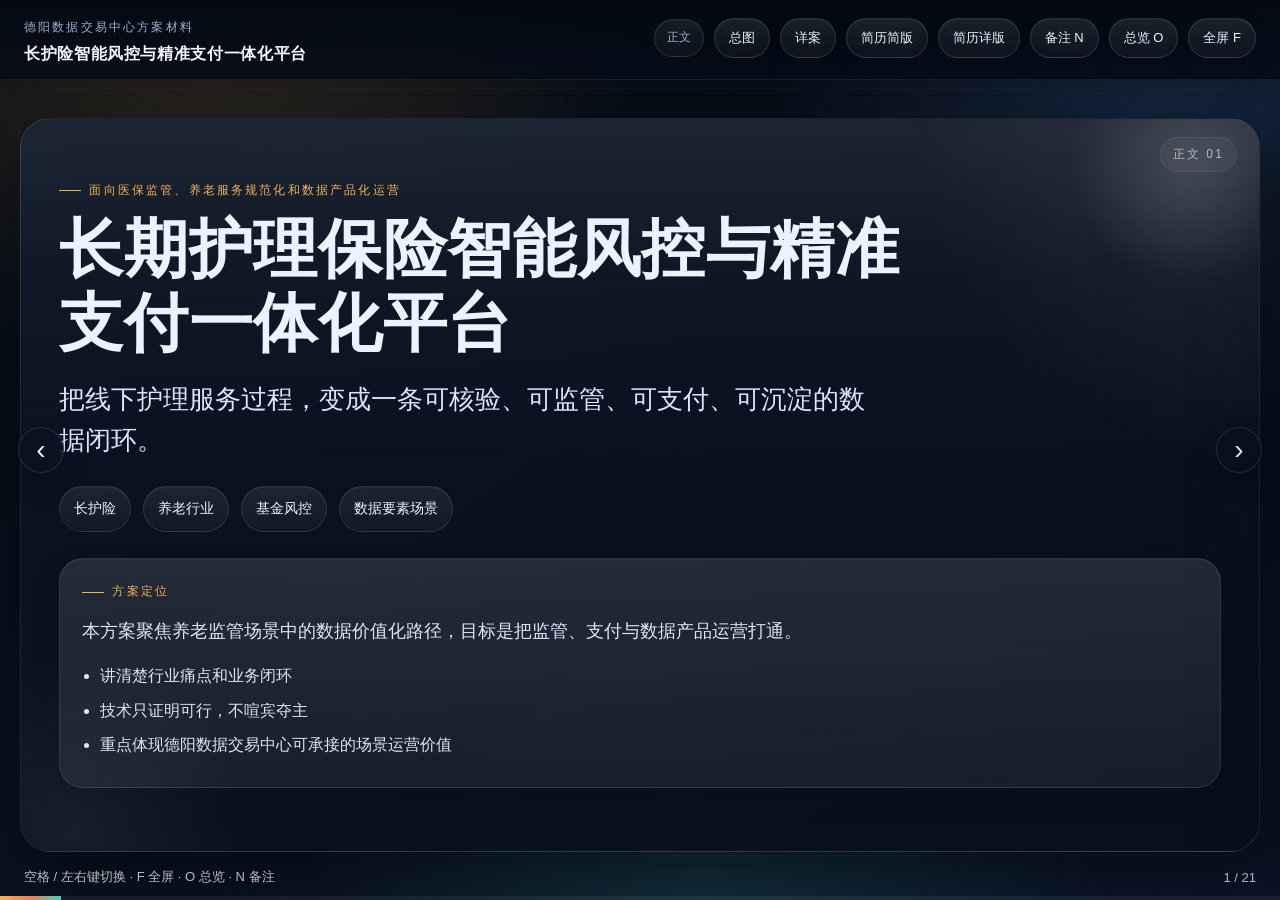
==== commit da95b8c5: "feat: 修改样式" ====
--- a/index.html
+++ b/index.html
@@ -69,6 +69,80 @@
           </aside>
         </section>
 
+        <section class="slide accent-teal" data-track="正文" data-title="主讲人背景">
+          <div class="slide-shell">
+            <div class="slide-number"></div>
+            <div class="eyebrow">主讲人背景与能力背书</div>
+            <h2>这套方案背后，不只是想法完整，更有持续研究、行业理解和实战交付支撑</h2>
+            <div class="bio-intro">
+              <div class="bio-summary-card">
+                <span class="bio-kicker">一句话概括</span>
+                <p class="bio-lead">
+                  我过去 10 年的主线一直比较清楚，核心就是围绕客户需求做方案设计、汇报沟通和推进落地，能够把客户沟通、方案设计、资源整合和项目交付真正连起来。
+                </p>
+                <p>
+                  在养老方向，我不是临时关注，而是已经形成了研究文章、行业证书和场景方案储备；在政企和运营商方向，我也有多个省级核心系统项目的方案汇报与 0 到 1 交付经验。
+                </p>
+              </div>
+              <div class="bio-metric-strip">
+                <article class="bio-metric">
+                  <strong>2 篇</strong>
+                  <span>数据驱动 / 智慧养老研究文章公开发表</span>
+                </article>
+                <article class="bio-metric">
+                  <strong>4+</strong>
+                  <span>省级或直辖市核心系统项目方案与交付经历</span>
+                </article>
+                <article class="bio-metric">
+                  <strong>870 万+</strong>
+                  <span>主导新业务线年营收成果并获得 10% 分红权</span>
+                </article>
+                <article class="bio-metric">
+                  <strong>18000 人</strong>
+                  <span>主导俱乐部运营并做到全国第一的组织推进实践</span>
+                </article>
+              </div>
+            </div>
+            <div class="card-grid three-up bio-grid">
+              <article class="card compact-card">
+                <h3>持续研究养老行业</h3>
+                <p>围绕“数据驱动养老服务供给”“智慧养老产品创新”等方向做过系统研究，并持有养老相关证书，对行业逻辑有长期积累。</p>
+              </article>
+              <article class="card compact-card">
+                <h3>兼具业务理解与系统表达</h3>
+                <p>全日制海外硕士背景，长期处在业务、方案和落地结合的位置，不只是执行，更擅长把复杂问题梳理成完整表达。</p>
+              </article>
+              <article class="card compact-card">
+                <h3>大型客户 0 到 1 交付经验</h3>
+                <p>在卓影期间，参与并负责过山西、甘肃、陕西以及上海移动等多个省级核心系统项目的方案、汇报和 0 到 1 交付。</p>
+              </article>
+              <article class="card compact-card">
+                <h3>方案能力经得起结果检验</h3>
+                <p>主导年营收超 870 万元的新业务线，并获得公司 10% 分红权，说明在业务判断、方案设计和推进落地上具备结果导向能力。</p>
+              </article>
+              <article class="card compact-card">
+                <h3>客户认可度高</h3>
+                <p>曾多次获得运营商客户 A 级评价，并收到 3 封客户书面表扬，既能把方案讲明白，也能把事情真正做实。</p>
+              </article>
+              <article class="card compact-card">
+                <h3>组织推进与资源整合能力强</h3>
+                <p>除本职工作外，还主导运营过 18000 人规模的羽毛球俱乐部并做到全国第一，验证了资源整合和从 0 到 1 推动事情做成的能力。</p>
+              </article>
+            </div>
+            <div class="note-banner">
+              这页的作用不是讲简历，而是让听众相信：这套方案不是临时拼出来的，而是建立在持续研究、行业理解和真实交付经验之上。
+            </div>
+          </div>
+          <aside class="slide-notes">
+            <h3>本页说明</h3>
+            <ul>
+              <li>这页建议放在开场之后，用来快速建立“人能不能讲这件事”的信任基础。</li>
+              <li>重点不是逐条念经历，而是强调“研究积累 + 大项目交付 + 结果验证”三条线同时成立。</li>
+              <li>如果现场更偏业务沟通，可重点讲 870 万新业务线、运营商项目和养老研究积累。</li>
+            </ul>
+          </aside>
+        </section>
+
         <section class="slide accent-copper" data-track="正文" data-title="方案框架">
           <div class="slide-shell">
             <div class="slide-number"></div>
@@ -650,11 +724,11 @@
               </article>
               <article class="card">
                 <h3>阶段三</h3>
-                <p>以平台年度运营服务费和产业生态服务费构成长周期收益。</p>
-              </article>
-              <article class="card">
-                <h3>长期空间</h3>
-                <p>5 年内覆盖 50-60 个城市，累计收入有望达到 4-5.2 亿元。</p>
+                <p>以平台年度运营服务费、产业生态服务费和数据要素交易收益构成长周期收益。</p>
+              </article>
+              <article class="card">
+                <h3>数据要素交易收益</h3>
+                <p>通过加工长护险数据元件并在德阳数交所挂牌交易，向金融 / 保险机构收取数据调用费或分润。</p>
               </article>
             </div>
             <div class="roadmap-cards">
@@ -671,7 +745,7 @@
               <article class="phase-card">
                 <span>第 4-5 年</span>
                 <h3>平台化经营</h3>
-                <p>覆盖 50+ 城市，形成平台运营和生态服务双轮驱动。</p>
+                <p>覆盖 50+ 城市，形成平台运营、生态服务和数据要素交易三轮驱动。</p>
               </article>
             </div>
           </div>
@@ -732,8 +806,8 @@
               <div class="hero-panel">
                 <p class="panel-label">实施建议</p>
                 <ul class="compact-list">
-                  <li>监管侧可优先关注第 5-11 页的业务闭环与风控能力。</li>
-                  <li>数交侧可优先关注第 12-15 页的数据产品化与实施定位。</li>
+                  <li>监管侧可优先关注第 6-12 页的业务闭环与风控能力。</li>
+                  <li>数交侧可优先关注第 13-16 页的数据产品化与实施定位。</li>
                   <li>技术扩展能力可在附录中进一步展开。</li>
                 </ul>
               </div>
@@ -822,7 +896,7 @@
                   <li>Home / End：跳到首页或末页</li>
                 </ul>
                 <div class="accent-block">
-                  推荐正文顺序：1-18 页。19-20 页作为附录备用。
+                  推荐正文顺序：1-19 页。20-21 页作为附录备用。
                 </div>
               </div>
             </div>
--- a/styles.css
+++ b/styles.css
@@ -1,8 +1,8 @@
 :root {
-  --bg: #08111f;
-  --bg-soft: #0e1930;
-  --panel: rgba(8, 17, 31, 0.82);
-  --panel-strong: rgba(10, 20, 36, 0.94);
+  --bg: #06101d;
+  --bg-soft: #0d1a30;
+  --panel: rgba(8, 17, 31, 0.84);
+  --panel-strong: rgba(8, 16, 29, 0.96);
   --border: rgba(255, 255, 255, 0.1);
   --text: #ecf2ff;
   --muted: #9db0cd;
@@ -11,7 +11,7 @@
   --teal: #44d2bf;
   --blue: #69a8ff;
   --rose: #ff8da6;
-  --shadow: 0 24px 90px rgba(0, 0, 0, 0.32);
+  --shadow: 0 28px 90px rgba(0, 0, 0, 0.34), 0 10px 32px rgba(0, 0, 0, 0.22);
   --radius: 30px;
   --heading-font: "Source Han Serif SC", "Noto Serif CJK SC", "Songti SC", "STSong", serif;
   --body-font: "PingFang SC", "Hiragino Sans GB", "Noto Sans CJK SC", "Microsoft YaHei", sans-serif;
@@ -31,10 +31,10 @@
 body {
   overflow: hidden;
   background:
-    radial-gradient(circle at top left, rgba(244, 178, 81, 0.18), transparent 30%),
-    radial-gradient(circle at top right, rgba(68, 210, 191, 0.16), transparent 28%),
-    radial-gradient(circle at bottom, rgba(105, 168, 255, 0.14), transparent 40%),
-    linear-gradient(140deg, #08111f 0%, #0b1324 50%, #091629 100%);
+    radial-gradient(circle at 16% -8%, rgba(244, 178, 81, 0.22), transparent 32%),
+    radial-gradient(circle at 92% 0%, rgba(105, 168, 255, 0.18), transparent 28%),
+    radial-gradient(circle at 55% 100%, rgba(68, 210, 191, 0.14), transparent 36%),
+    linear-gradient(155deg, #050b14 0%, #08111f 46%, #0a1529 100%);
   color: var(--text);
   font-family: var(--body-font);
 }
@@ -44,9 +44,9 @@
   position: fixed;
   inset: 0;
   background-image:
-    linear-gradient(rgba(255, 255, 255, 0.02) 1px, transparent 1px),
-    linear-gradient(90deg, rgba(255, 255, 255, 0.02) 1px, transparent 1px);
-  background-size: 40px 40px;
+    linear-gradient(rgba(255, 255, 255, 0.018) 1px, transparent 1px),
+    linear-gradient(90deg, rgba(255, 255, 255, 0.018) 1px, transparent 1px);
+  background-size: 56px 56px;
   pointer-events: none;
   mask-image: radial-gradient(circle at center, black 48%, transparent 92%);
 }
@@ -55,6 +55,15 @@
   position: relative;
   width: 100%;
   height: 100%;
+}
+
+.app-shell::before {
+  content: "";
+  position: fixed;
+  inset: 88px 18px 44px;
+  border-radius: 34px;
+  border: 1px solid rgba(255, 255, 255, 0.03);
+  pointer-events: none;
 }
 
 .topbar {
@@ -68,8 +77,12 @@
   align-items: flex-start;
   gap: 20px;
   padding: 18px 24px 14px;
-  background: linear-gradient(180deg, rgba(6, 12, 24, 0.9), rgba(6, 12, 24, 0.38));
+  background:
+    linear-gradient(180deg, rgba(4, 9, 18, 0.96), rgba(6, 12, 24, 0.74)),
+    rgba(6, 12, 24, 0.6);
   backdrop-filter: blur(18px);
+  border-bottom: 1px solid rgba(255, 255, 255, 0.08);
+  box-shadow: 0 12px 36px rgba(0, 0, 0, 0.24);
 }
 
 .brand-block {
@@ -86,9 +99,10 @@
 }
 
 .brand-title {
-  font-size: 15px;
+  font-size: 16px;
   font-weight: 600;
-  letter-spacing: 0.02em;
+  letter-spacing: 0.04em;
+  color: #f5f8ff;
 }
 
 .topbar-meta {
@@ -102,27 +116,29 @@
 .track-chip {
   padding: 8px 12px;
   border-radius: 999px;
-  background: rgba(255, 255, 255, 0.08);
-  border: 1px solid rgba(255, 255, 255, 0.08);
+  background: linear-gradient(180deg, rgba(255, 255, 255, 0.08), rgba(255, 255, 255, 0.03));
+  border: 1px solid rgba(255, 255, 255, 0.1);
   font-size: 12px;
   color: var(--muted);
+  box-shadow: inset 0 1px 0 rgba(255, 255, 255, 0.04);
 }
 
 .tool-button {
   border: 1px solid rgba(255, 255, 255, 0.12);
-  background: rgba(255, 255, 255, 0.06);
+  background: linear-gradient(180deg, rgba(255, 255, 255, 0.09), rgba(255, 255, 255, 0.03));
   color: var(--text);
   border-radius: 999px;
   padding: 10px 14px;
   font-size: 13px;
   cursor: pointer;
   transition: transform 0.2s ease, background 0.2s ease, border-color 0.2s ease;
+  box-shadow: inset 0 1px 0 rgba(255, 255, 255, 0.04), 0 8px 24px rgba(0, 0, 0, 0.12);
 }
 
 .tool-button:hover,
 .tool-button:focus-visible {
   transform: translateY(-1px);
-  background: rgba(255, 255, 255, 0.11);
+  background: linear-gradient(180deg, rgba(255, 255, 255, 0.14), rgba(255, 255, 255, 0.05));
   border-color: rgba(255, 255, 255, 0.22);
   outline: none;
 }
@@ -166,16 +182,23 @@
   padding: clamp(26px, 3vw, 40px);
   border-radius: var(--radius);
   background:
-    linear-gradient(180deg, rgba(255, 255, 255, 0.05), transparent 28%),
-    var(--panel-strong);
-  border: 1px solid var(--border);
+    linear-gradient(180deg, rgba(255, 255, 255, 0.08), rgba(255, 255, 255, 0.02) 22%, transparent 48%),
+    radial-gradient(circle at top right, rgba(255, 255, 255, 0.08), transparent 24%),
+    linear-gradient(145deg, rgba(11, 20, 36, 0.98), rgba(8, 15, 29, 0.96));
+  border: 1px solid rgba(255, 255, 255, 0.09);
   box-shadow: var(--shadow);
   overflow: auto;
   scrollbar-width: none;
+  backdrop-filter: blur(16px);
 }
 
 .slide-shell::-webkit-scrollbar {
   display: none;
+}
+
+.slide-shell > * {
+  position: relative;
+  z-index: 1;
 }
 
 .slide-shell::before,
@@ -191,16 +214,16 @@
   height: 260px;
   top: -80px;
   right: -60px;
-  background: radial-gradient(circle, rgba(255, 255, 255, 0.16), transparent 65%);
-  filter: blur(8px);
+  background: radial-gradient(circle, rgba(255, 255, 255, 0.14), transparent 65%);
+  filter: blur(10px);
 }
 
 .slide-shell::after {
-  width: 320px;
-  height: 320px;
-  bottom: -140px;
-  left: -120px;
-  background: radial-gradient(circle, rgba(255, 255, 255, 0.08), transparent 70%);
+  width: 360px;
+  height: 360px;
+  bottom: -150px;
+  left: -130px;
+  background: radial-gradient(circle, rgba(255, 255, 255, 0.06), transparent 72%);
 }
 
 .accent-gold .slide-shell {
@@ -253,10 +276,13 @@
 .layer,
 .calc-card {
   position: relative;
-  background: rgba(255, 255, 255, 0.04);
-  border: 1px solid rgba(255, 255, 255, 0.08);
+  background:
+    linear-gradient(180deg, rgba(255, 255, 255, 0.08), rgba(255, 255, 255, 0.025)),
+    rgba(255, 255, 255, 0.035);
+  border: 1px solid rgba(255, 255, 255, 0.09);
   border-radius: 24px;
   overflow: hidden;
+  box-shadow: inset 0 1px 0 rgba(255, 255, 255, 0.035), 0 14px 30px rgba(0, 0, 0, 0.12);
 }
 
 .hero-panel,
@@ -276,6 +302,7 @@
   padding: 0;
   border: 0;
   background: transparent;
+  box-shadow: none;
 }
 
 .hero-subtitle {
@@ -377,10 +404,11 @@
 .tag {
   padding: 10px 14px;
   border-radius: 999px;
-  background: rgba(255, 255, 255, 0.06);
-  border: 1px solid rgba(255, 255, 255, 0.08);
+  background: linear-gradient(180deg, rgba(255, 255, 255, 0.08), rgba(255, 255, 255, 0.03));
+  border: 1px solid rgba(255, 255, 255, 0.1);
   color: #eef4ff;
   font-size: 14px;
+  box-shadow: inset 0 1px 0 rgba(255, 255, 255, 0.04);
 }
 
 .card-grid {
@@ -407,8 +435,9 @@
   height: 38px;
   align-items: center;
   justify-content: center;
-  border-radius: 50%;
-  background: rgba(255, 255, 255, 0.08);
+  border-radius: 14px;
+  background: linear-gradient(180deg, rgba(255, 255, 255, 0.1), rgba(255, 255, 255, 0.03));
+  border: 1px solid rgba(255, 255, 255, 0.08);
   color: var(--accent, var(--gold));
   font-weight: 700;
   margin-bottom: 16px;
@@ -420,10 +449,13 @@
   margin-top: 22px;
   padding: 18px 22px;
   border-radius: 22px;
-  background: linear-gradient(135deg, rgba(255, 255, 255, 0.07), rgba(255, 255, 255, 0.03));
-  border: 1px solid rgba(255, 255, 255, 0.08);
+  background:
+    linear-gradient(135deg, rgba(255, 255, 255, 0.09), rgba(255, 255, 255, 0.03)),
+    rgba(255, 255, 255, 0.03);
+  border: 1px solid rgba(255, 255, 255, 0.09);
   font-size: 18px;
   color: #eef4ff;
+  box-shadow: inset 0 1px 0 rgba(255, 255, 255, 0.04);
 }
 
 .statement-box {
@@ -501,8 +533,11 @@
 .proof-item {
   padding: 22px;
   border-radius: 24px;
-  background: rgba(255, 255, 255, 0.045);
-  border: 1px solid rgba(255, 255, 255, 0.08);
+  background:
+    linear-gradient(180deg, rgba(255, 255, 255, 0.08), rgba(255, 255, 255, 0.03)),
+    rgba(255, 255, 255, 0.03);
+  border: 1px solid rgba(255, 255, 255, 0.09);
+  box-shadow: inset 0 1px 0 rgba(255, 255, 255, 0.035), 0 12px 26px rgba(0, 0, 0, 0.1);
 }
 
 .proof-item h3 {
@@ -551,6 +586,81 @@
   margin-top: 18px;
   font-size: 13px;
   color: var(--muted);
+}
+
+.bio-intro {
+  display: grid;
+  grid-template-columns: minmax(0, 1.15fr) minmax(360px, 0.85fr);
+  gap: 20px;
+  margin-top: 24px;
+  align-items: stretch;
+}
+
+.bio-summary-card {
+  padding: 24px 26px;
+  border-radius: 28px;
+  background:
+    linear-gradient(160deg, rgba(255, 255, 255, 0.1), rgba(255, 255, 255, 0.03)),
+    rgba(255, 255, 255, 0.04);
+  border: 1px solid rgba(255, 255, 255, 0.1);
+  box-shadow: inset 0 1px 0 rgba(255, 255, 255, 0.045), 0 14px 34px rgba(0, 0, 0, 0.14);
+}
+
+.bio-kicker {
+  display: inline-flex;
+  align-items: center;
+  color: var(--accent, var(--gold));
+  font-size: 12px;
+  letter-spacing: 0.16em;
+  text-transform: uppercase;
+  margin-bottom: 14px;
+}
+
+.bio-lead {
+  font-family: var(--heading-font);
+  font-size: clamp(22px, 2.1vw, 30px);
+  line-height: 1.6;
+  color: #f4f8ff;
+  margin-bottom: 16px;
+}
+
+.bio-summary-card p + p {
+  margin-top: 12px;
+}
+
+.bio-metric-strip {
+  display: grid;
+  grid-template-columns: repeat(2, minmax(0, 1fr));
+  gap: 16px;
+}
+
+.bio-metric {
+  padding: 22px 20px;
+  border-radius: 24px;
+  background:
+    linear-gradient(180deg, rgba(255, 255, 255, 0.085), rgba(255, 255, 255, 0.03)),
+    rgba(255, 255, 255, 0.03);
+  border: 1px solid rgba(255, 255, 255, 0.09);
+  box-shadow: inset 0 1px 0 rgba(255, 255, 255, 0.035), 0 12px 28px rgba(0, 0, 0, 0.12);
+}
+
+.bio-metric strong {
+  display: block;
+  margin-bottom: 8px;
+  color: var(--accent, var(--gold));
+  font-family: var(--heading-font);
+  font-size: clamp(34px, 4vw, 50px);
+  line-height: 1;
+}
+
+.bio-metric span {
+  display: block;
+  font-size: 15px;
+  color: #edf4ff;
+}
+
+.bio-grid {
+  margin-top: 20px;
 }
 
 a {
@@ -569,9 +679,13 @@
   top: 18px;
   right: 22px;
   font-size: 12px;
-  color: rgba(255, 255, 255, 0.55);
+  color: rgba(255, 255, 255, 0.62);
   letter-spacing: 0.18em;
   text-transform: uppercase;
+  padding: 8px 12px;
+  border-radius: 999px;
+  background: rgba(255, 255, 255, 0.04);
+  border: 1px solid rgba(255, 255, 255, 0.06);
 }
 
 #notesPanel {
@@ -670,7 +784,9 @@
 .overview-card {
   text-align: left;
   border: 1px solid rgba(255, 255, 255, 0.08);
-  background: rgba(255, 255, 255, 0.04);
+  background:
+    linear-gradient(180deg, rgba(255, 255, 255, 0.08), rgba(255, 255, 255, 0.03)),
+    rgba(255, 255, 255, 0.03);
   border-radius: 24px;
   padding: 18px;
   color: var(--text);
@@ -712,12 +828,13 @@
   height: 46px;
   border-radius: 50%;
   border: 1px solid rgba(255, 255, 255, 0.12);
-  background: rgba(9, 18, 34, 0.72);
+  background: linear-gradient(180deg, rgba(9, 18, 34, 0.86), rgba(9, 18, 34, 0.64));
   color: var(--text);
   font-size: 28px;
   line-height: 1;
   cursor: pointer;
   backdrop-filter: blur(12px);
+  box-shadow: 0 12px 26px rgba(0, 0, 0, 0.2);
 }
 
 .nav-prev {
@@ -768,6 +885,7 @@
 }
 
 @media (max-width: 1280px) {
+  .bio-intro,
   .four-up,
   .proof-chain,
   .flow-grid,
@@ -814,6 +932,7 @@
   }
 
   .three-up,
+  .bio-metric-strip,
   .roadmap-cards,
   .timeline,
   .split-callout {
@@ -843,6 +962,7 @@
   }
 
   .four-up,
+  .bio-intro,
   .proof-chain,
   .flow-grid,
   .stat-grid {
